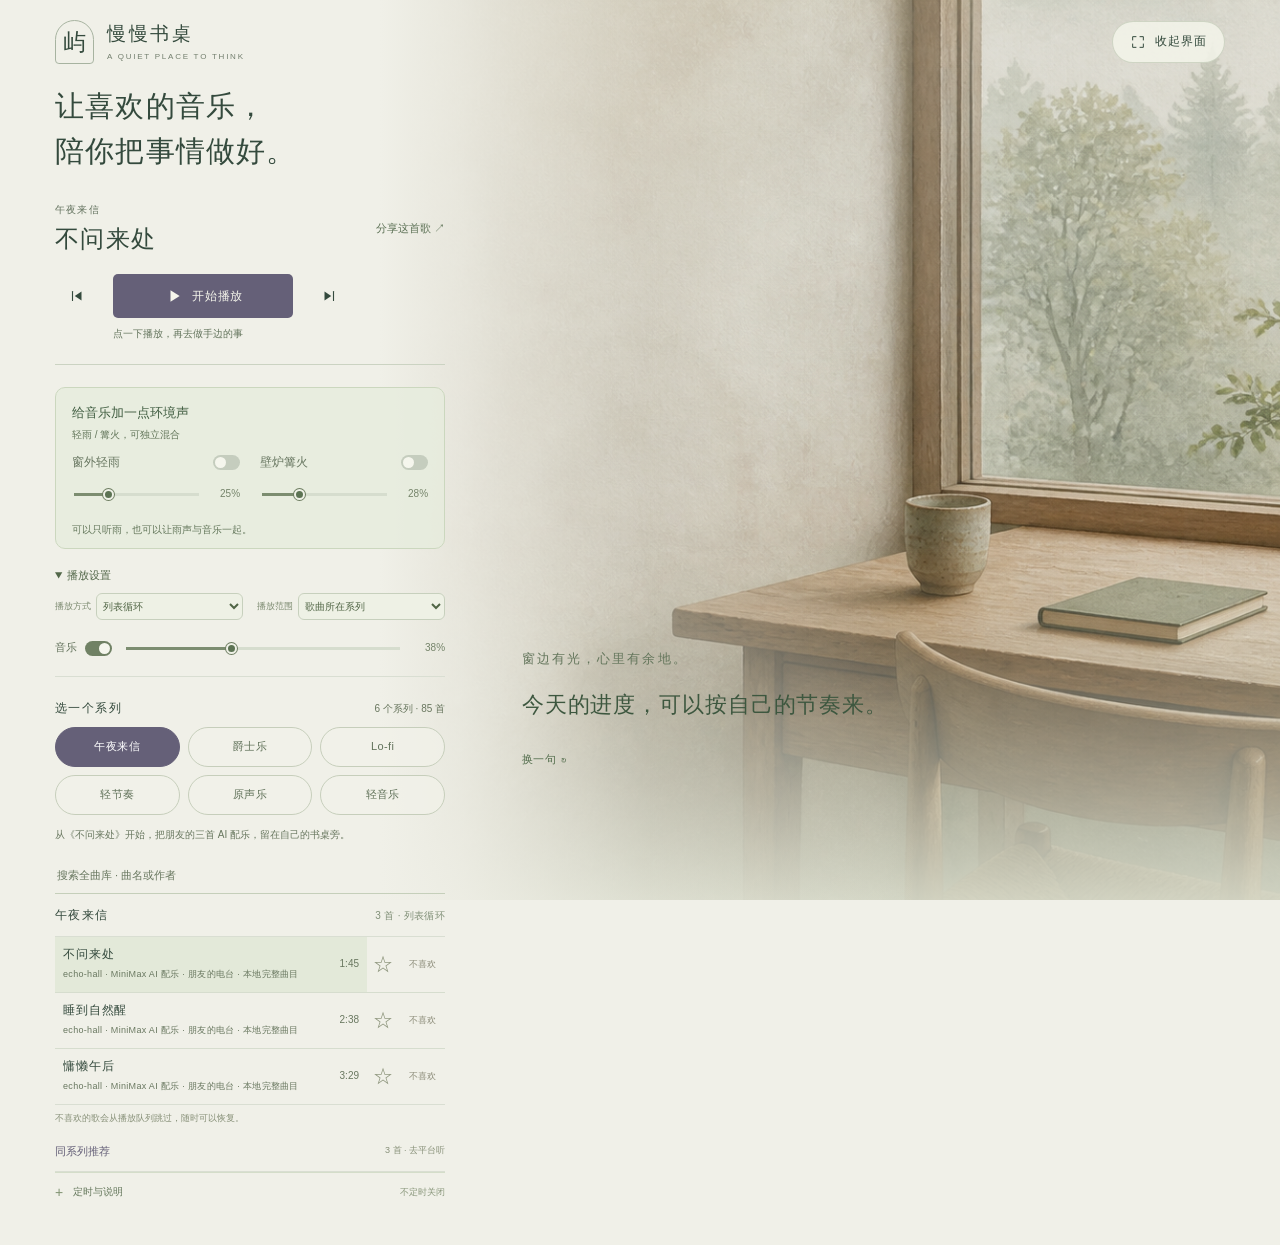
==== index.html @ 0658d616 "Restore series browsing, foreground ambient sound, and add share cards" ====
<!doctype html>
<html lang="zh-CN">
<head>
  <meta charset="utf-8">
  <meta name="viewport" content="width=device-width, initial-scale=1, viewport-fit=cover">
  <meta name="theme-color" content="#eeeee6">
  <title>慢慢书桌 · 音乐与声景</title>
  <meta name="description" content="从《不问来处》开始，听音乐、混合轻雨与篝火，给工作留一点安静。">
  <meta property="og:title" content="慢慢书桌 · 音乐与声景">
  <meta property="og:description" content="留一点安静，听一首喜欢的歌。">
  <meta property="og:image" content="https://61-design.github.io/slow-desk/assets/desk.png">
  <meta property="og:url" content="https://61-design.github.io/slow-desk/">
  <link rel="icon" href="data:,">
  <link rel="stylesheet" href="style.css">
</head>
<body>
  <svg class="icon-defs" aria-hidden="true"><defs>
    <symbol id="i-play" viewBox="0 0 24 24"><path d="m9 5 11 7-11 7Z" fill="currentColor" stroke="none"/></symbol>
    <symbol id="i-pause" viewBox="0 0 24 24"><path d="M8 5v14M16 5v14" stroke-width="3.4"/></symbol>
    <symbol id="i-next" viewBox="0 0 24 24"><path d="m6 6 9 6-9 6Z" fill="currentColor" stroke="none"/><path d="M18 6v12"/></symbol>
    <symbol id="i-prev" viewBox="0 0 24 24"><path d="m18 6-9 6 9 6Z" fill="currentColor" stroke="none"/><path d="M6 6v12"/></symbol>
    <symbol id="i-volume" viewBox="0 0 24 24"><path d="M4 10h4l5-4v12l-5-4H4ZM17 9c2 1.5 2 4.5 0 6M20 6c4 3 4 9 0 12"/></symbol>
    <symbol id="i-rain" viewBox="0 0 24 24"><path d="M6 13a4 4 0 0 1-1-7 5 5 0 0 1 9-1 4 4 0 1 1 3 8ZM7 17l-1 3m6-3-1 3m6-3-1 3"/></symbol>
    <symbol id="i-expand" viewBox="0 0 24 24"><path d="M9 4H4v5m11-5h5v5M4 15v5h5m11-5v5h-5"/></symbol>
    <symbol id="i-close" viewBox="0 0 24 24"><path d="m6 6 12 12M18 6 6 18"/></symbol>
  </defs></svg>
  <div class="desk-scene" role="img" aria-label="柔和窗光下的木书桌，窗外是安静的绿色树影"></div>
  <header class="site-header">
    <a class="brand" href="./index.html" aria-label="慢慢书桌首页"><span class="brand-mark" aria-hidden="true">屿</span><span>慢慢书桌<small>A QUIET PLACE TO THINK</small></span></a>
    <button class="immersion-button" id="immersion" aria-pressed="false"><svg aria-hidden="true"><use href="#i-expand"/></svg><span>收起界面</span></button>
  </header>
  <main>
    <section class="sound-panel" aria-label="工作背景音乐">
      <div class="intro"><p class="eyebrow">慢慢书桌 / 音乐与声景</p><h1>让喜欢的音乐，<br>陪你把事情做好。</h1></div>
      <div class="primary-player" id="primary-player">
      <p class="current-series" id="current-series">午夜来信</p>
      <h2 class="current-title" id="current-title">不问来处</h2>
      <div class="player">
        <button class="small-control" id="previous" aria-label="上一首"><svg aria-hidden="true"><use href="#i-prev"/></svg></button>
        <button class="play-button" id="play" aria-label="播放背景声音"><svg aria-hidden="true"><use href="#i-play"/></svg><span>开始播放</span></button>
        <button class="small-control" id="next" aria-label="下一首"><svg aria-hidden="true"><use href="#i-next"/></svg></button>
      </div>
      <p class="play-status" id="play-status" role="status">点一下播放，再去做手边的事</p>
      <button id="share-track" class="share-track">分享这首歌 ↗</button>
      </div>
      <section class="ambient-panel" aria-labelledby="ambient-heading"><div class="ambient-heading"><h2 id="ambient-heading">给音乐加一点环境声</h2><span id="ambient-summary">轻雨 / 篝火，可独立混合</span></div><div class="ambient-controls"><div class="ambient-source"><label class="switch-label"><span class="source-title">窗外轻雨</span><input type="checkbox" id="rain-toggle"><span class="switch" aria-hidden="true"></span></label><div class="volume-control"><input id="rain-volume" type="range" min="0" max="100" value="25" aria-label="轻雨音量"><output id="rain-volume-value" for="rain-volume">25%</output></div></div><div class="ambient-source"><label class="switch-label"><span class="source-title">壁炉篝火</span><input type="checkbox" id="fire-toggle"><span class="switch" aria-hidden="true"></span></label><div class="volume-control"><input id="fire-volume" type="range" min="0" max="100" value="28" aria-label="篝火音量"><output id="fire-volume-value" for="fire-volume">28%</output></div></div></div><p class="ambient-tip">可以只听雨，也可以让雨声与音乐一起。</p></section>
      <details class="sound-settings" open><summary>播放设置</summary>
      <div class="play-options"><label>播放方式<select id="play-mode" aria-label="播放方式"><option value="list">列表循环</option><option value="shuffle">随机播放</option><option value="single">单曲循环</option></select></label><label>播放范围<select id="play-scope" aria-label="播放范围"><option value="series">歌曲所在系列</option><option value="all">全部音乐</option><option value="favorites">我的收藏</option></select></label></div>
      <div class="volume-control music-volume"><label class="switch-label"><span class="source-title">音乐</span><input type="checkbox" id="music-toggle" checked><span class="switch" aria-hidden="true"></span></label><input id="volume" type="range" min="0" max="100" value="38" aria-label="音乐音量"><output id="volume-value" for="volume">38%</output></div>
      </details>
      <div class="series-heading"><h2>选一个系列</h2><span id="library-total">正在整理曲库</span></div>
      <div class="series-list" id="series-list" role="group" aria-label="音乐系列"></div>
      <p class="series-description" id="series-description"></p>
      <div class="search-row"><label class="sr-only" for="search">搜索曲名或作者</label><input id="search" type="search" placeholder="搜索全曲库 · 曲名或作者" autocomplete="off"><button id="clear-search" aria-label="清除搜索" hidden>×</button></div>
      <div class="library-heading"><h2 id="library-title">爵士小馆</h2><span id="track-count"></span></div>
      <div id="track-list" class="track-list" aria-label="背景音乐列表"></div>
      <p id="empty-library" class="empty-library" role="status" hidden></p>
      <p class="skip-tip">不喜欢的歌会从播放队列跳过，随时可以恢复。</p>
      <details id="related-music" class="related-music" hidden>
        <summary>同系列推荐 <span id="related-count"></span></summary>
        <p>这几首去音乐平台听，需联网；不会加入书桌的循环播放。</p>
        <div id="related-list"></div>
      </details>
      <details class="more-options"><summary>定时与说明 <span id="sleep-status">不定时关闭</span></summary><label class="sleep-setting">定时关闭<select id="sleep-timer" aria-label="定时关闭"><option value="0">不定时关闭</option><option value="15">15 分钟后</option><option value="30">30 分钟后</option><option value="60">60 分钟后</option><option value="90">90 分钟后</option></select></label><p class="settings-note">切到其他工作窗口，音乐会继续。系统休眠或浏览器回收标签仍可能停止播放。</p>      <div class="now-playing"><span id="now-track"></span><a id="track-credit" href="#" target="_blank" rel="noopener noreferrer"></a></div>
<button id="open-credits" class="credits-button">曲目来源与使用许可 →</button><p class="settings-note">空格播放/暂停，Esc 退出沉浸。</p></details>
      <details id="analytics-settings" class="more-options" hidden><summary>匿名使用统计</summary><p class="settings-note">记录打开时间、歌曲、播放开始和听满 30 秒，帮助改进书桌。匿名编号不能识别你的真实身份。</p><label class="analytics-choice"><input id="analytics-toggle" type="checkbox">允许匿名使用统计</label></details>
    </section>
    <section class="thought-area" aria-label="给此刻的你">
      <span class="scene-caption">窗边有光，心里有余地。</span>
      <p id="encouragement" class="encouragement" aria-live="polite">把心放在眼前这一件小事上。</p>
      <button id="next-encouragement" class="quote-refresh">换一句 ↻</button>
    </section>
  </main>
  <div class="mini-player" id="mini-player" hidden>
    <button id="mini-play" aria-label="播放背景声音"><svg aria-hidden="true"><use href="#i-play"/></svg></button>
    <div><span class="mini-eyebrow" id="mini-status">声音未开启</span><span id="mini-title">慢慢书桌</span></div>
    <button id="mini-mode" class="mini-mode" aria-label="切换播放方式">列表</button>
    <button id="mini-next" aria-label="下一首"><svg aria-hidden="true"><use href="#i-next"/></svg></button>
  </div>
  <dialog id="share-dialog" aria-labelledby="share-heading">
    <div class="credits-header"><h2 id="share-heading">把这份安静分享出去</h2><button id="close-share" aria-label="关闭分享卡片">×</button></div>
    <img id="share-card-image" alt="歌曲分享卡片，包含打开歌曲的二维码" hidden>
    <p id="share-status" class="settings-note" role="status"></p>
    <div class="share-actions"><a id="save-share-card" class="card-save" hidden>保存卡片</a><button id="send-share-card" hidden>分享卡片</button><button id="copy-share-link">复制链接</button></div>
    <input id="share-url" class="share-url" aria-label="复制分享链接" readonly hidden>
  </dialog>
  <dialog id="credits-dialog" aria-labelledby="credits-heading"><div class="credits-header"><h2 id="credits-heading">曲目来源与使用许可</h2><button id="close-credits" aria-label="关闭曲目来源">×</button></div><p>收录曲目按各曲目所列许可署名。部分音频由MP3转AAC，部分保留原MP3；播放时做音量平衡，没有裁剪或重新编排。环境声独立合成，并非原曲的一部分；作者不因此为本应用背书。</p><p>原来的十首配乐保留，属于本项目此前制作的合成配乐。</p><div id="credits-list"></div></dialog>
  <noscript><p class="noscript">请允许浏览器运行 JavaScript，才能使用选曲与播放功能。</p></noscript>
  <script src="tracks.js"></script>
  <script src="audio.js"></script>
  <script src="analytics-config.js"></script>
  <script src="analytics.js"></script>
  <script src="assets/vendor/qrcode.js"></script>
  <script src="share-card.js"></script>
  <script src="app.js"></script>
</body>
</html>
---- style.css ----
@charset "UTF-8";
:root{color-scheme:light;--ink:#344a3d;--muted:#6a776b;--paper:#f0f0e8;--line:#d9ded2;--green:#49624f;--serif:"Songti SC","STSong","Noto Serif CJK SC",serif;--sans:-apple-system,BlinkMacSystemFont,"PingFang SC","Microsoft YaHei",sans-serif}
*{box-sizing:border-box}body{margin:0;background:var(--paper);color:var(--ink);font:14px/1.6 var(--sans);min-height:100svh}button,input{font:inherit}button,a,input{-webkit-tap-highlight-color:transparent}button{color:inherit;cursor:pointer}button{border:0}button:disabled{cursor:default;opacity:.45}button:focus-visible,a:focus-visible,input:focus-visible{outline:2px solid #506c4f;outline-offset:5px}button svg, label svg{width:20px;height:20px;fill:none;stroke:currentColor;stroke-width:1.5;stroke-linecap:round;stroke-linejoin:round;flex-shrink:0}.icon-defs{position:absolute;width:0;height:0;overflow:hidden}[hidden]{display:none!important}
.desk-scene{position:fixed;inset:0 0 0 350px;background:#d9decc url('assets/desk.png') center center/cover no-repeat;z-index:-2}.desk-scene:after{content:"";position:absolute;inset:0;background:linear-gradient(90deg,#f0f0e8 0%,#f0f0e8d9 9%,#f0f0e854 30%,#e4e9dc00 60%),linear-gradient(0deg,#e6eadadc 0%,transparent 40%,#e9eddf40 100%)}
.site-header{height:110px;padding:32px 4.3vw;display:flex;align-items:center;justify-content:space-between;gap:16px}.brand{text-decoration:none;color:inherit;display:flex;align-items:center;gap:13px;font-size:19px;font-weight:500;letter-spacing:.14em}.brand-mark{display:grid;place-items:center;border:1px solid #a7b3a0;width:39px;height:44px;border-radius:20px 20px 4px 4px;font:23px var(--serif);letter-spacing:0}.brand small{display:block;font:8px/2 var(--sans);letter-spacing:.22em;color:#737f6e}.immersion-button{display:flex;gap:9px;align-items:center;padding:10px 17px;background:#f4f5ead9;border:1px solid #b1bca68a;border-radius:24px;font-size:12px;letter-spacing:.08em}.immersion-button:hover{background:#f4f5eaf5}.immersion-button svg{width:16px;height:16px}
main{display:grid;grid-template-columns:350px 1fr;gap:6vw;padding:20px 4.3vw 34px;min-height:calc(100svh - 110px)}.sound-panel{align-self:start;width:100%;max-width:350px}.eyebrow{font-size:11px;letter-spacing:.28em;color:#839079;margin:0 0 15px}h1{font:400 37px/1.55 var(--serif);letter-spacing:.055em;margin:0}.intro-copy{color:var(--muted);font-size:12px;line-height:1.95;letter-spacing:.04em;margin:17px 0 27px}.library-heading{display:flex;justify-content:space-between;align-items:center;margin-bottom:10px}.library-heading h2{font-size:12px;font-weight:500;letter-spacing:.12em;margin:0}.library-heading>span{font-size:10px;color:#819078;letter-spacing:.03em}.track-list{border-top:1px solid var(--line)}.track{display:flex;align-items:center;width:100%;gap:15px;text-align:left;padding:13px 11px;border-bottom:1px solid var(--line);border-radius:0;background:transparent;min-height:67px;transition:background .18s}.track:hover{background:#e3e8dad9}.track[aria-pressed=true]{background:#e3e8dae8}.track-index{font-family:Georgia,serif;font-size:15px;color:#8d9a82;width:22px;text-align:center}.track-content{flex:1}.track-title{display:block;font-size:13px;letter-spacing:.07em;font-weight:500}.track-description{display:block;font-size:10px;color:#7a8872;letter-spacing:.035em;margin-top:3px}.track-selected{border:1px solid #a5b19b;color:#586f50;font-size:9px;border-radius:20px;line-height:1;padding:5px 7px;visibility:hidden}.track[aria-pressed=true] .track-selected{visibility:visible}.source-controls{display:flex;gap:28px;padding:18px 1px 12px}.switch-label{display:flex;align-items:center;gap:9px;cursor:pointer;position:relative;font-size:11px;color:#66755f}.source-title{display:flex;align-items:center;gap:6px}.source-title svg{width:15px;height:15px}.music-symbol{font-size:19px;width:15px;line-height:15px}.switch-label input{position:absolute;right:0;width:28px;height:18px;opacity:0}.switch-label input:focus-visible+.switch{outline:2px solid #506c4f;outline-offset:4px}.switch{position:relative;background:#c5cdbe;border-radius:20px;width:27px;height:15px;flex-shrink:0}.switch:after{content:"";position:absolute;width:11px;height:11px;left:2px;top:2px;background:#f5f6ed;border-radius:50%;transition:transform .2s}.switch-label input:checked+.switch{background:#708164}.switch-label input:checked+.switch:after{transform:translateX(12px)}
.volume-control{display:flex;align-items:center;gap:11px;margin:8px 0 23px}.volume-control label{display:flex;align-items:center;gap:6px;font-size:11px;color:#65745e}.volume-control label svg{width:15px;height:15px}.volume-control input{flex:1;min-width:0;height:24px;border-radius:3px;background:linear-gradient(to right,#7c8d70 0% var(--volume,28%),#d6ddce var(--volume,28%) 100%) center/100% 3px no-repeat;appearance:none;cursor:pointer}.volume-control input::-webkit-slider-thumb{appearance:none;width:11px;height:11px;border-radius:50%;background:#5c7353;border:2px solid #eff1e7;box-shadow:0 0 0 1px #6d7d61}.volume-control input::-moz-range-thumb{width:8px;height:8px;border-radius:50%;background:#5c7353;border:2px solid #eff1e7}.volume-control output{width:31px;font-size:10px;color:#748369;text-align:right;font-variant-numeric:tabular-nums}
.player{display:flex;align-items:center;gap:18px}.play-button{display:flex;align-items:center;justify-content:center;gap:9px;border-radius:28px;background:var(--green);color:#f6f6ec;height:46px;flex:1;font-size:12px;letter-spacing:.12em;transition:background .18s}.play-button:hover{background:#385341}.play-button svg{width:20px;height:20px}.small-control{background:transparent;padding:9px;line-height:0;border-radius:50%}.small-control:hover{background:#dce4d4}.small-control svg{width:18px;height:18px}.play-status{text-align:center;font-size:10px;min-height:18px;color:#718267;margin:11px 0 0}.play-status[data-error=true]{color:#966342}.background-note{margin:22px 0 0;font-size:10px;color:#849078;text-align:center;line-height:1.95;letter-spacing:.04em}
.thought-area{align-self:end;width:min(100%,620px);padding-bottom:19px;margin-top:50px}.scene-caption{display:block;font:19px var(--serif);letter-spacing:.16em;color:#465d47;margin-bottom:30px}.thought-line{display:flex;align-items:center;gap:12px;border-bottom:1px solid #9ead948c;padding-bottom:8px}.thought-line label{font-size:11px;color:#62765b;white-space:nowrap;letter-spacing:.1em}.thought-line input{background:transparent;border:0;outline:0;min-width:0;flex:1;font-size:12px;color:#3a523c;padding:6px 0;text-overflow:ellipsis;border-radius:0}.thought-line input::placeholder{color:#7f8e74}.thought-line input:focus-visible{outline:0;box-shadow:0 2px #58764c}.thought-line button{padding:6px;background:transparent;line-height:0}.thought-line button svg{width:14px;height:14px}#thought-privacy{font-size:9px;color:#809074;letter-spacing:.03em;margin:9px 0 0}
.mini-player{position:fixed;bottom:30px;left:50%;transform:translateX(-50%);display:flex;align-items:center;gap:20px;min-width:255px;background:#f0f2e9ed;border:1px solid #b1bba6a3;border-radius:44px;padding:9px 14px;box-shadow:0 5px 30px #2638290a}.mini-player button{background:transparent;border-radius:50%;padding:10px;line-height:0}.mini-player button:first-child{background:#49624f;color:#f1f4e9}.mini-player svg{width:19px;height:19px}.mini-player>div{display:flex;flex-direction:column;flex:1;min-width:84px}.mini-eyebrow{font-size:8px;letter-spacing:.1em;color:#7a8a6e}#mini-title{font-size:11px;letter-spacing:.08em}.is-immersed .sound-panel{display:none}.is-immersed .desk-scene{inset:0}.is-immersed .desk-scene:after{background:linear-gradient(0deg,#e6eadac2 0%,transparent 60%)}.is-immersed main{display:flex;align-items:flex-end;justify-content:flex-start;padding-bottom:146px}.is-immersed .thought-area{margin-left:3vw;width:min(540px,80%)}.is-immersed .brand{background:#f0f2e9d9;padding:9px 14px;border-radius:10px}.noscript{position:fixed;bottom:5px;left:20px;color:#8a5838;background:#fffcf3;padding:16px}
@media(min-height:950px) and (min-width:851px){main{padding-top:5vh}.intro-copy{margin-bottom:35px}.track{min-height:72px}.source-controls{padding-top:24px}.volume-control{margin-bottom:30px}.thought-area{padding-bottom:5vh}}
@media(max-height:850px) and (min-width:851px){.site-header{height:87px;padding-top:22px;padding-bottom:22px}main{min-height:calc(100svh - 87px);padding-top:8px;gap:5vw}h1{font-size:33px;line-height:1.5}.eyebrow{margin-bottom:9px}.intro-copy{margin:12px 0 22px}.track{min-height:61px;padding-top:10px;padding-bottom:10px}.source-controls{padding-top:14px}.volume-control{margin-bottom:19px}.background-note{margin-top:17px}}
@media(max-width:1000px) and (min-width:851px){main{grid-template-columns:320px 1fr;gap:5vw}.sound-panel{max-width:320px}.desk-scene{left:300px}.thought-line{flex-wrap:wrap;gap:2px}.thought-line label{width:100%}}
@media(max-width:850px){.desk-scene{inset:0;background-position:65% center;opacity:.45}.desk-scene:after{background:linear-gradient(90deg,#f0f0e8ee,#f0f0e8b8)}.site-header{height:94px;padding:24px}.brand{font-size:17px;gap:10px}.brand-mark{height:39px;width:34px;font-size:20px}.brand small{font-size:7px}.immersion-button{font-size:10px;padding:9px 12px;gap:6px}.immersion-button svg{width:14px;height:14px}main{display:flex;flex-direction:column;align-items:center;padding:12px 26px 30px;gap:0;min-height:calc(100svh - 94px)}.sound-panel{width:100%;max-width:430px}.intro{padding-top:7px}h1{font-size:34px;line-height:1.5}.intro-copy{margin:13px 0 25px}.track{min-height:67px}.thought-area{max-width:430px;align-self:center;margin-top:55px;padding-bottom:10px}.scene-caption{font-size:17px;margin-bottom:23px}.thought-line{flex-wrap:wrap;gap:3px}.thought-line label{width:100%}.thought-line input{min-width:0}.is-immersed .desk-scene{opacity:1;background-position:60% center}.is-immersed main{min-height:calc(100svh - 94px);justify-content:flex-end;align-items:flex-start;padding-bottom:150px}.is-immersed .thought-area{width:100%;margin-left:0;align-self:flex-start}.is-immersed .brand{padding:5px 8px}.is-immersed .brand small{display:none}.mini-player{bottom:34px;gap:15px;max-width:calc(100% - 44px)}.is-immersed .thought-area{padding:18px;background:#eef1e6d9;border-radius:8px}.is-immersed .scene-caption{font-size:16px}}
@media(prefers-reduced-motion:reduce){*{transition:none!important;animation:none!important}}
/* Music collections: keep the desk still while the music has more character. */
.series-heading{display:flex;justify-content:space-between;align-items:center;margin:0 0 10px}.series-heading h2{font-size:12px;font-weight:500;letter-spacing:.12em;margin:0}.series-heading>span{font-size:10px;color:#819078}.series-list{display:grid;grid-template-columns:repeat(4,1fr);gap:7px}.series-button{border:1px solid #c6cebb;border-radius:22px;background:#f1f2e9a8;padding:9px 3px;font-size:11px;letter-spacing:.04em;min-height:38px}.series-button:hover{background:#dde5d4}.series-button[aria-pressed=true]{background:var(--green);border-color:var(--green);color:#f7f6ef}.series-description{font-size:10px;line-height:1.7;color:#7a856e;min-height:34px;margin:12px 0 13px}.intro-copy{margin-bottom:22px}.track-list{max-height:256px;overflow-y:auto;scrollbar-width:thin;scrollbar-color:#adb99f transparent}.track{min-height:65px}.is-immersed .mini-player{min-width:278px}.mini-eyebrow{white-space:nowrap}body[data-series=jazz]{--green:#766143}body[data-series=lofi]{--green:#5f6a73}body[data-series=acoustic]{--green:#6c744d}body[data-series=calm]{--green:#49624f}
@media(max-height:850px) and (min-width:851px){.intro h1{font-size:30px;line-height:1.4}.intro-copy{margin-top:10px;margin-bottom:18px}.eyebrow{margin-bottom:7px}.series-description{margin-top:9px;margin-bottom:10px;min-height:30px}.track-list{max-height:208px}.track{min-height:63px}.source-controls{padding-top:12px;padding-bottom:8px}.background-note{margin-top:12px}}
@media(max-width:850px){.intro h1{font-size:32px}.track-list{max-height:none}.series-description{font-size:11px}.series-button{min-height:42px}.series-list{gap:6px}.thought-area{margin-top:38px}}
/* Expanded library and independent soundscape controls. */
.sr-only{position:absolute;width:1px;height:1px;padding:0;margin:-1px;overflow:hidden;clip:rect(0,0,0,0);white-space:nowrap;border:0}.intro h1{font-size:29px;line-height:1.4;margin-bottom:20px}.eyebrow{margin-bottom:10px}.series-list{grid-template-columns:repeat(5,1fr);gap:5px}.series-button{min-height:36px;font-size:10px}.series-description{min-height:0;margin:10px 0 13px;font-size:10px}.search-row{display:flex;align-items:center;position:relative;margin:8px 0 15px;border-bottom:1px solid #c5cfba}.search-row input{background:transparent;border:0;outline:0;width:100%;padding:9px 27px 9px 2px;font-size:11px;color:var(--ink)}.search-row input::placeholder{color:#859078}.search-row input::-webkit-search-cancel-button{appearance:none}.search-row button{position:absolute;right:0;top:1px;background:transparent;font-size:20px;padding:2px 7px;color:#7b896d}.search-row:focus-within{border-color:#6c805c}.track-list{max-height:212px;overflow-y:auto;border-bottom:1px solid var(--line)}.track-row{display:flex;align-items:stretch;border-bottom:1px solid var(--line)}.track-row:last-child{border-bottom:0}.track{min-width:0;flex:1;border-bottom:0;min-height:57px;padding:9px 8px}.track-content{min-width:0}.track-title{font-size:12px;line-height:1.4;white-space:nowrap;overflow:hidden;text-overflow:ellipsis}.track-description{font-size:9px;white-space:nowrap;overflow:hidden;text-overflow:ellipsis;margin-top:4px}.track-time{font-size:10px;color:#849175;font-variant-numeric:tabular-nums;flex-shrink:0}.favorite-button{width:35px;flex-shrink:0;background:transparent;color:#8a9279;font-size:20px;padding:5px}.favorite-button:hover{background:#e4e9d9}.favorite-button[aria-pressed=true]{color:#a17a35}.empty-library{padding:19px 12px;border:1px dashed #c1cdb5;color:#7a8a6e;font-size:11px;margin:0}.play-options{display:flex;gap:14px;margin-top:15px}.play-options label{display:flex;gap:5px;align-items:center;font-size:9px;color:#7d8b71;flex:1;white-space:nowrap}.play-options select{min-width:0;width:100%;border:1px solid #c7d0bd;color:#506545;background:#eef1e5;border-radius:6px;padding:6px 2px;font:10px var(--sans)}select:focus-visible,summary:focus-visible{outline:2px solid #647d52;outline-offset:3px}.music-volume{margin:10px 0 10px;gap:12px}.volume-control .switch-label{font-size:11px;gap:8px}.ambient-panel,.more-options{border-top:1px solid #d4ddc9}.ambient-panel summary,.more-options summary{cursor:pointer;font-size:11px;color:#63765a;padding:10px 0;list-style:none;display:flex;align-items:center;gap:8px}.ambient-panel summary:before,.more-options summary:before{content:'+';font-size:14px;width:10px;color:#829473}.ambient-panel[open] summary:before,.more-options[open] summary:before{content:'−'}.ambient-panel summary::-webkit-details-marker,.more-options summary::-webkit-details-marker{display:none}.ambient-panel summary span,.more-options summary span{font-size:9px;color:#879579;margin-left:auto}.ambient-controls{display:grid;grid-template-columns:1fr 1fr;gap:17px;padding:7px 0 0}.ambient-source>.switch-label{justify-content:space-between}.ambient-source .volume-control{margin:8px 0 7px;gap:8px}.ambient-tip,.settings-note{font-size:10px;line-height:1.7;color:#849276;margin:2px 0 12px}.player{margin-top:13px}.play-status{line-height:1.6;min-height:16px;margin-top:9px}.now-playing{display:flex;flex-direction:column;align-items:center;text-align:center;margin:7px 0 12px;font-size:9px;line-height:1.6;color:#7a896d}.now-playing a{font-size:8px;color:#8a967e;text-decoration:none}.now-playing a:hover{text-decoration:underline}.more-options summary{font-size:10px;padding:8px 0}.sleep-setting{display:flex;align-items:center;justify-content:space-between;font-size:11px;color:#667d5d;margin:10px 0}.sleep-setting select{font:11px var(--sans);background:#eff2e6;color:#506649;border:1px solid #c4cfb8;border-radius:6px;padding:7px 10px}.credits-button{font-size:10px;color:#688156;padding:6px 0;background:transparent;text-decoration:underline;text-underline-offset:4px}.more-options .settings-note{margin-top:9px}.mini-player{min-width:315px!important;gap:12px}.mini-player>div{min-width:0;max-width:150px}.mini-player #mini-title{white-space:nowrap;overflow:hidden;text-overflow:ellipsis;max-width:140px}.mini-player .mini-mode{font-size:9px;line-height:1.4;padding:7px 5px;border:1px solid #c6d0bc;border-radius:6px}.mini-eyebrow{font-size:8px}.mini-player button{padding:9px}dialog{background:#f2f2e9;color:var(--ink);border:1px solid #bbc9ac;border-radius:12px;width:min(760px,calc(100% - 34px));max-height:80svh;padding:22px 28px;font:12px/1.7 var(--sans)}dialog::backdrop{background:#26372570;backdrop-filter:blur(4px)}.credits-header{display:flex;align-items:center;justify-content:space-between;gap:15px}.credits-header h2{font:23px var(--serif);margin:8px 0}.credits-header button{background:transparent;font-size:26px;padding:6px 10px;color:#667859}#credits-list article{border-top:1px solid #d0dac5;margin-top:18px;padding-top:12px;overflow-wrap:anywhere}#credits-list h3{font-size:13px;font-weight:500}#credits-list p{font-size:10px;color:#6b7f5e}#credits-list a{color:#677e58;font-size:10px;display:inline-block;margin-right:20px}
@media(min-width:1001px){main{grid-template-columns:390px 1fr}.sound-panel{max-width:390px}.desk-scene{left:380px}}
@media(min-width:851px) and (max-height:900px){.site-header{height:84px;padding-top:19px;padding-bottom:19px}main{padding-top:0;min-height:calc(100svh - 84px)}.intro h1{font-size:26px;line-height:1.35;margin-bottom:16px}.eyebrow{font-size:10px;margin-bottom:8px}.series-description{margin-top:8px;margin-bottom:9px}.search-row{margin-bottom:12px}.track-list{max-height:178px}.track{min-height:55px}.music-volume{margin:6px 0}.play-options{margin-top:11px}.player{margin-top:9px}.now-playing{margin-bottom:9px}}
@media(max-width:850px){.intro h1{font-size:28px;margin-bottom:22px}.track-list{max-height:265px}.track{min-height:63px}.favorite-button{width:39px}.series-button{min-height:40px;font-size:10px}.play-options label{font-size:10px}.play-options select{font-size:11px}.mini-player{min-width:0!important;width:calc(100% - 36px);max-width:355px;gap:9px}.mini-player>div{flex:1}.ambient-panel summary,.more-options summary{min-height:40px}.search-row input{min-height:40px}dialog{padding:16px 18px}.thought-area{margin-top:33px}.is-immersed .thought-area{width:100%}}

/* Keep skipped songs visible so the choice is always reversible. */
.track-heading{display:flex;align-items:center;gap:6px;min-width:0}.track-heading .track-title{min-width:0;flex:0 1 auto}.track-skipped{flex-shrink:0;font-size:8px;color:#7c8274;white-space:nowrap}.track-row[data-disliked=true] .track{opacity:.54}.track-row[data-disliked=true] .track:hover{background:transparent}.dislike-button{width:46px;flex-shrink:0;padding:5px 2px;background:transparent;color:#8a8a77;font-size:9px;white-space:nowrap}.dislike-button:hover{background:#e4e9d9;color:#59694f}.dislike-button[aria-pressed=true]{color:#5b7350;text-decoration:underline;text-underline-offset:3px}.skip-tip{font-size:9px;color:#879078;line-height:1.6;margin:6px 0 0}.favorite-button{width:32px}
@media(max-width:850px){.dislike-button{width:46px;font-size:10px}.favorite-button{width:35px}.track-skipped{font-size:8px}.skip-tip{font-size:10px}}

/* Midnight collection and clearly separated platform listening links. */
.series-list{grid-template-columns:repeat(3,minmax(0,1fr))}
body[data-series=midnight]{--green:#656078}
.related-music{border-bottom:1px solid var(--line);margin:8px 0 0}
.related-music summary{cursor:pointer;display:flex;justify-content:space-between;gap:10px;padding:10px 0;font-size:11px;color:var(--green)}
.related-music summary span{font-size:9px;color:#879078}
.related-music>p{font-size:10px;line-height:1.7;color:#7a856e;margin:0 0 5px}
.related-track{display:flex;align-items:center;justify-content:space-between;gap:10px;min-height:49px;padding:8px;color:var(--ink);text-decoration:none;border-radius:5px}
.related-track:hover{background:#e4e9d9}
.related-track:focus-visible{outline:2px solid var(--green);outline-offset:2px}
.related-track .track-content{display:flex;flex-direction:column}
.related-action{font-size:10px;color:var(--green);flex-shrink:0}
.related-track[hidden],.related-music[hidden]{display:none}

/* Preserve the quiet desk: open surfaces, original series colors, and restrained controls.
   Visual direction: preserve; variance 4, motion 1, density 4. */
body[data-series=midnight]{--green:#656078}
.intro .eyebrow{display:none}.intro h1{margin:0 0 28px;font-size:29px;font-weight:400;line-height:1.55;letter-spacing:.04em}
.primary-player{display:grid;grid-template-columns:minmax(0,1fr) auto;align-items:center;padding:0 0 22px;margin:0 0 24px;border:0;border-bottom:1px solid #cbd3c2;background:none;border-radius:0}
.current-series{grid-column:1;grid-row:1;font-size:10px;color:#63725e;letter-spacing:.12em;margin:0 0 5px}
.current-title{grid-column:1;grid-row:2;font:400 24px/1.4 var(--serif);letter-spacing:.06em;margin:0;overflow-wrap:anywhere}
.share-track{grid-column:2;grid-row:1/3;align-self:center;background:none;color:#5c7155;font-size:11px;padding:10px 0 10px 14px;min-height:44px;text-align:right}
.primary-player .player{grid-column:1/-1;gap:14px;margin-top:18px;justify-content:flex-start}
.primary-player .play-button{height:44px;max-width:180px;font-size:12px;letter-spacing:.08em;flex:1;border-radius:5px}
.primary-player .small-control{min-height:44px;min-width:44px;border-radius:4px}
.primary-player .play-status{grid-column:1/-1;font-size:10px;color:#62735b;margin:8px 0 0;text-align:left;padding-left:58px}
.primary-player .play-status[data-error=true]{color:#855133}
#share-status{grid-column:1/-1;margin:8px 0 0;font-size:11px}#share-status:empty{display:none}
.share-url{grid-column:1/-1;width:100%;padding:10px;margin-top:8px;background:var(--paper);border:1px solid var(--line);border-radius:4px;font:12px var(--sans)}
.series-heading{margin-bottom:9px}.series-heading h2{font-size:12px}.series-heading>span{color:#68765e}
.series-list{grid-template-columns:repeat(3,minmax(0,1fr));gap:8px;border:0}
.series-button{border:1px solid #c6cebb;border-radius:22px;background:#f1f2e9b8;min-height:40px;padding:8px 5px;font-size:11px;color:#61725a}
.series-button:hover{background:#e4e9dc}.series-button[aria-pressed=true]{background:var(--green);color:#fff;border-color:var(--green);font-weight:500}
.series-description{font-size:10px;line-height:1.75;color:#68775f;margin:11px 0 14px}
.search-row input{color:#344a3d}.search-row input::placeholder{color:#68775f}
.track-row{border-bottom-color:#d6ddce}.track[aria-pressed=true]{background:#dce5d2a6}.track-description,.track-time{color:#68775f}
.sound-settings{border-top:1px solid var(--line);margin-top:18px}.sound-settings>summary{padding:12px 0;cursor:pointer;font-size:12px;color:#526749}
.sound-settings .now-playing{align-items:flex-start;text-align:left;margin:2px 0 12px;font-size:11px}.sound-settings .now-playing a{font-size:10px;color:#62735b}
.analytics-choice{display:flex;gap:8px;align-items:center;min-height:44px;font-size:12px}
.mini-player{z-index:5;border-radius:8px;background:#eff1e7f5;border:1px solid #c9d2bf;box-shadow:0 4px 18px #30412d12;padding:6px 10px;gap:10px}
.mini-player button:first-child{border-radius:5px}.mini-player .mini-mode{border:0}.mini-player .mini-eyebrow{color:#637459}
@media(min-width:851px){.intro h1{font-size:29px}.primary-player .player{justify-content:flex-start}.primary-player .play-button{max-width:180px}.primary-player{margin-bottom:22px}.track-list{max-height:194px}}
@media(max-width:850px){
  .site-header{height:88px;padding:20px 24px}.brand{font-size:16px;font-weight:400;letter-spacing:.12em}.brand small{font-size:7px}
  .immersion-button{border:0;border-radius:4px;background:transparent;padding:10px 0 10px 12px;letter-spacing:0;font-size:11px}
  .desk-scene{opacity:.42;background-position:64% center}.desk-scene:after{background:linear-gradient(90deg,#f0f0e8fa 0%,#f0f0e8d9 48%,#f0f0e866 100%)}
  main{padding:10px 26px calc(104px + env(safe-area-inset-bottom));min-height:calc(100svh - 88px)}
  .intro{padding-top:0}.intro h1{font-size:27px;line-height:1.6;margin-bottom:27px;letter-spacing:.05em}
  .primary-player{padding:0 0 22px;margin-bottom:23px}.current-title{font-size:24px}.current-series{font-size:11px}
  .primary-player .player{gap:14px;margin-top:17px;justify-content:space-between}.primary-player .play-button{max-width:none;height:46px;font-size:13px}
  .primary-player .play-status{text-align:center;padding-left:0;font-size:10px}.share-track{font-size:11px}
  .series-button{min-height:40px;font-size:12px}.series-description{font-size:11px;margin:12px 0 14px}
  .mini-player{bottom:calc(12px + env(safe-area-inset-bottom));width:calc(100% - 32px);max-width:430px}
  .mini-player button{min-height:44px;min-width:44px}.mini-player>div{max-width:none}.mini-player #mini-title{max-width:100%}
  .favorite-button{width:44px}.dislike-button{min-width:48px}.track-title{font-size:13px}.track-description{font-size:10px}
  .search-row input,.thought-line input{font-size:16px}.switch-label{min-height:44px}
  .track-list{max-height:320px}.settings-note{font-size:11px}.sound-settings select{font-size:16px}
}

/* Make the existing sound mix visible, without hiding it behind the library. */
.ambient-panel{padding:15px 16px 10px;margin:0 0 14px;background:#e6ecddc9;border:1px solid #cbd7be;border-radius:10px}
.ambient-heading h2{margin:0;font-size:13px;font-weight:500;color:#405d41}.ambient-heading>span{display:block;font-size:10px;color:#63765a;margin-top:3px}
.ambient-controls{grid-template-columns:repeat(2,minmax(0,1fr));gap:20px;padding-top:10px}.ambient-source{min-width:0}.ambient-source input[type=range]{width:0}.ambient-source .source-title{font-size:12px}.ambient-tip{margin:6px 0 0;color:#65785c;font-size:10px}
.sound-settings{margin:0 0 22px;border:0;border-bottom:1px solid var(--line);padding-bottom:10px}.sound-settings>summary{padding:4px 0 8px;font-size:11px}.sound-settings .play-options{margin-top:0}.sound-settings .music-volume{margin:14px 0 4px}
.encouragement{font:400 22px/1.9 var(--serif);letter-spacing:.04em;margin:0 0 12px;max-width:24em;color:#3d573f;text-wrap:pretty}.thought-area .scene-caption{font-size:13px;margin-bottom:16px;color:#64765c}.quote-refresh{min-height:44px;background:transparent;padding:4px 0;font-size:11px;color:#526d4c;letter-spacing:.06em}
#share-dialog{width:min(440px,calc(100% - 28px));padding:18px;max-height:92svh}#share-dialog .credits-header h2{font-size:19px}#share-card-image{display:block;width:100%;max-height:57svh;object-fit:contain;margin:12px auto;border-radius:5px}.share-actions{display:flex;flex-wrap:wrap;gap:8px}.share-actions>*{flex:1;min-height:44px;padding:11px 8px;border-radius:6px;font-size:12px;text-align:center;text-decoration:none;background:#e3e9db;color:#415c3d;white-space:nowrap}.share-actions .card-save{background:#49624f;color:#fff}#share-dialog .settings-note{font-size:11px;margin:8px 0 12px}#share-dialog .credits-header button{min-height:44px;min-width:44px}
@media(max-width:850px){.ambient-panel{padding:13px 14px 9px}.ambient-controls{padding-top:2px;gap:16px}.ambient-source .switch-label{min-height:38px}.ambient-tip{font-size:11px}.encouragement{font-size:21px}.thought-area .scene-caption{font-size:12px}.quote-refresh{font-size:12px}.sound-settings .play-options{gap:9px}.sound-settings .play-options label{display:flex;flex-direction:column;align-items:flex-start;gap:5px}.sound-settings select{font-size:13px;min-height:36px}.sound-settings .music-volume{margin:9px 0 0}}

@media(min-width:851px){.thought-area{position:sticky;align-self:start;top:calc(100svh - 250px);margin-top:max(100px,calc(100svh - 350px))}.is-immersed .thought-area{position:static;align-self:end;margin-top:50px}}
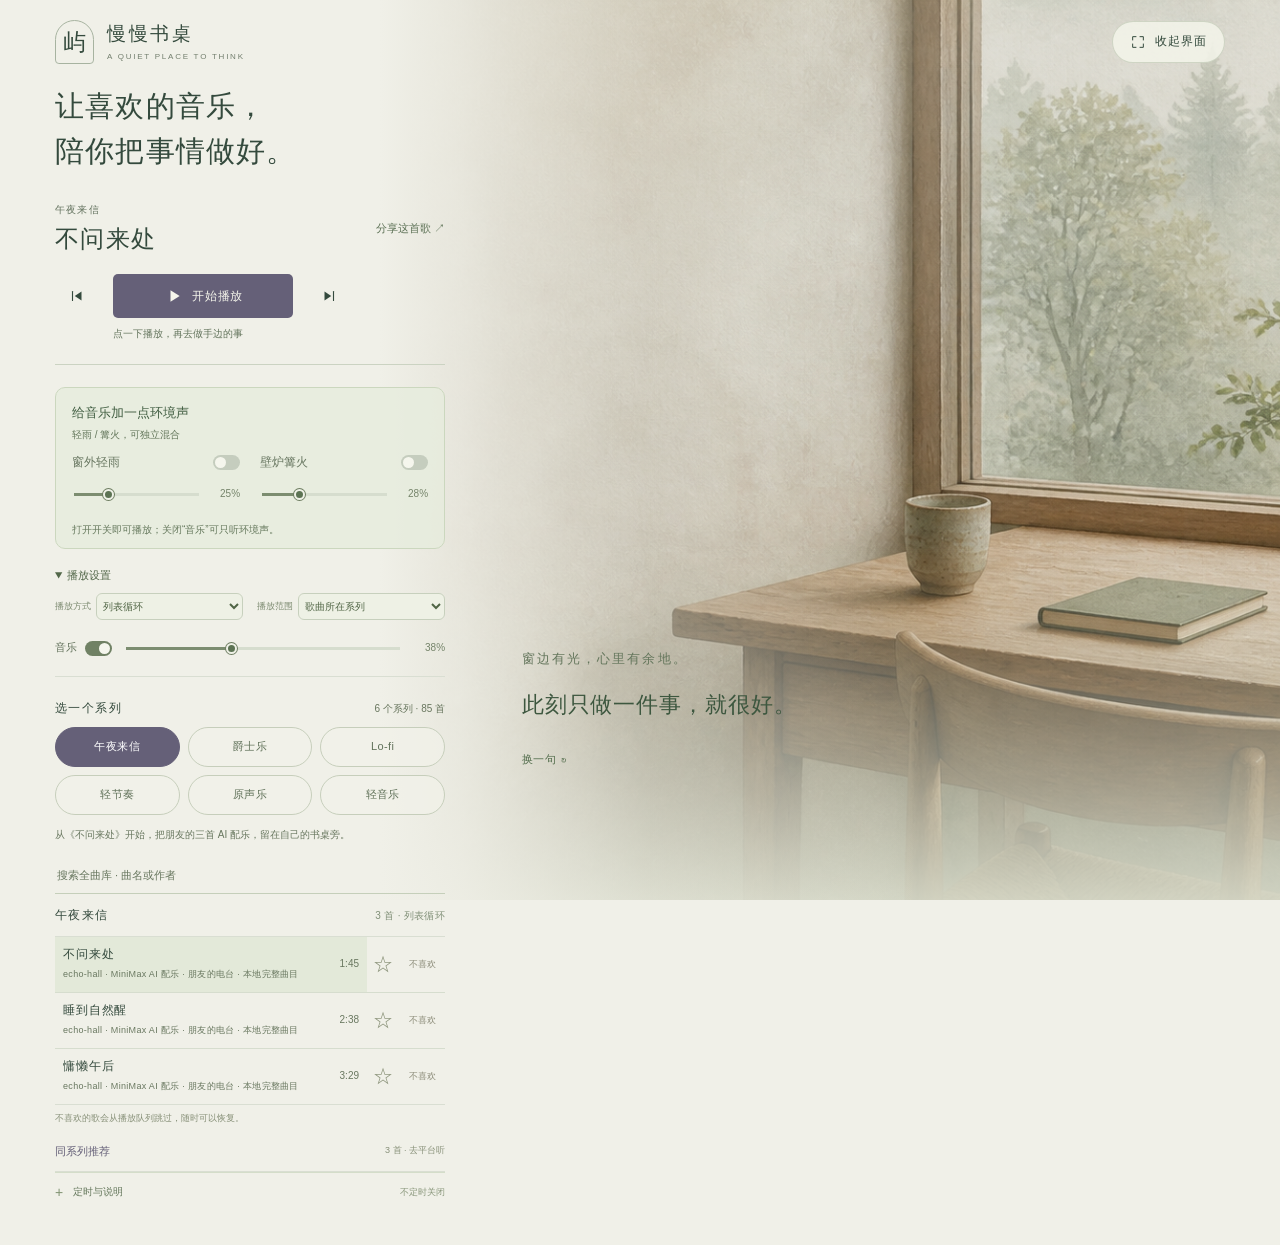
==== commit 80d673d8: "Fix mobile immersion spacing and ambient playback" ====
--- a/index.html
+++ b/index.html
@@ -11,7 +11,7 @@
   <meta property="og:image" content="https://61-design.github.io/slow-desk/assets/desk.png">
   <meta property="og:url" content="https://61-design.github.io/slow-desk/">
   <link rel="icon" href="data:,">
-  <link rel="stylesheet" href="style.css">
+  <link rel="stylesheet" href="style.css?v=20260920-ambient">
 </head>
 <body>
   <svg class="icon-defs" aria-hidden="true"><defs>
@@ -43,7 +43,7 @@
       <p class="play-status" id="play-status" role="status">点一下播放，再去做手边的事</p>
       <button id="share-track" class="share-track">分享这首歌 ↗</button>
       </div>
-      <section class="ambient-panel" aria-labelledby="ambient-heading"><div class="ambient-heading"><h2 id="ambient-heading">给音乐加一点环境声</h2><span id="ambient-summary">轻雨 / 篝火，可独立混合</span></div><div class="ambient-controls"><div class="ambient-source"><label class="switch-label"><span class="source-title">窗外轻雨</span><input type="checkbox" id="rain-toggle"><span class="switch" aria-hidden="true"></span></label><div class="volume-control"><input id="rain-volume" type="range" min="0" max="100" value="25" aria-label="轻雨音量"><output id="rain-volume-value" for="rain-volume">25%</output></div></div><div class="ambient-source"><label class="switch-label"><span class="source-title">壁炉篝火</span><input type="checkbox" id="fire-toggle"><span class="switch" aria-hidden="true"></span></label><div class="volume-control"><input id="fire-volume" type="range" min="0" max="100" value="28" aria-label="篝火音量"><output id="fire-volume-value" for="fire-volume">28%</output></div></div></div><p class="ambient-tip">可以只听雨，也可以让雨声与音乐一起。</p></section>
+      <section class="ambient-panel" aria-labelledby="ambient-heading"><div class="ambient-heading"><h2 id="ambient-heading">给音乐加一点环境声</h2><span id="ambient-summary">轻雨 / 篝火，可独立混合</span></div><div class="ambient-controls"><div class="ambient-source"><label class="switch-label"><span class="source-title">窗外轻雨</span><input type="checkbox" id="rain-toggle"><span class="switch" aria-hidden="true"></span></label><div class="volume-control"><input id="rain-volume" type="range" min="0" max="100" value="25" aria-label="轻雨音量"><output id="rain-volume-value" for="rain-volume">25%</output></div></div><div class="ambient-source"><label class="switch-label"><span class="source-title">壁炉篝火</span><input type="checkbox" id="fire-toggle"><span class="switch" aria-hidden="true"></span></label><div class="volume-control"><input id="fire-volume" type="range" min="0" max="100" value="28" aria-label="篝火音量"><output id="fire-volume-value" for="fire-volume">28%</output></div></div></div><p class="ambient-tip">打开开关即可播放；关闭“音乐”可只听环境声。</p></section>
       <details class="sound-settings" open><summary>播放设置</summary>
       <div class="play-options"><label>播放方式<select id="play-mode" aria-label="播放方式"><option value="list">列表循环</option><option value="shuffle">随机播放</option><option value="single">单曲循环</option></select></label><label>播放范围<select id="play-scope" aria-label="播放范围"><option value="series">歌曲所在系列</option><option value="all">全部音乐</option><option value="favorites">我的收藏</option></select></label></div>
       <div class="volume-control music-volume"><label class="switch-label"><span class="source-title">音乐</span><input type="checkbox" id="music-toggle" checked><span class="switch" aria-hidden="true"></span></label><input id="volume" type="range" min="0" max="100" value="38" aria-label="音乐音量"><output id="volume-value" for="volume">38%</output></div>
@@ -87,11 +87,11 @@
   <dialog id="credits-dialog" aria-labelledby="credits-heading"><div class="credits-header"><h2 id="credits-heading">曲目来源与使用许可</h2><button id="close-credits" aria-label="关闭曲目来源">×</button></div><p>收录曲目按各曲目所列许可署名。部分音频由MP3转AAC，部分保留原MP3；播放时做音量平衡，没有裁剪或重新编排。环境声独立合成，并非原曲的一部分；作者不因此为本应用背书。</p><p>原来的十首配乐保留，属于本项目此前制作的合成配乐。</p><div id="credits-list"></div></dialog>
   <noscript><p class="noscript">请允许浏览器运行 JavaScript，才能使用选曲与播放功能。</p></noscript>
   <script src="tracks.js"></script>
-  <script src="audio.js"></script>
+  <script src="audio.js?v=20260920-ambient"></script>
   <script src="analytics-config.js"></script>
   <script src="analytics.js"></script>
   <script src="assets/vendor/qrcode.js"></script>
   <script src="share-card.js"></script>
-  <script src="app.js"></script>
+  <script src="app.js?v=20260920-ambient"></script>
 </body>
 </html>
--- a/style.css
+++ b/style.css
@@ -71,7 +71,7 @@
 @media(min-width:851px){.intro h1{font-size:29px}.primary-player .player{justify-content:flex-start}.primary-player .play-button{max-width:180px}.primary-player{margin-bottom:22px}.track-list{max-height:194px}}
 @media(max-width:850px){
   .site-header{height:88px;padding:20px 24px}.brand{font-size:16px;font-weight:400;letter-spacing:.12em}.brand small{font-size:7px}
-  .immersion-button{border:0;border-radius:4px;background:transparent;padding:10px 0 10px 12px;letter-spacing:0;font-size:11px}
+  .immersion-button{border:0;border-radius:4px;background:transparent;padding:10px 12px;min-height:44px;flex-shrink:0;white-space:nowrap;justify-content:center;letter-spacing:0;font-size:11px}
   .desk-scene{opacity:.42;background-position:64% center}.desk-scene:after{background:linear-gradient(90deg,#f0f0e8fa 0%,#f0f0e8d9 48%,#f0f0e866 100%)}
   main{padding:10px 26px calc(104px + env(safe-area-inset-bottom));min-height:calc(100svh - 88px)}
   .intro{padding-top:0}.intro h1{font-size:27px;line-height:1.6;margin-bottom:27px;letter-spacing:.05em}
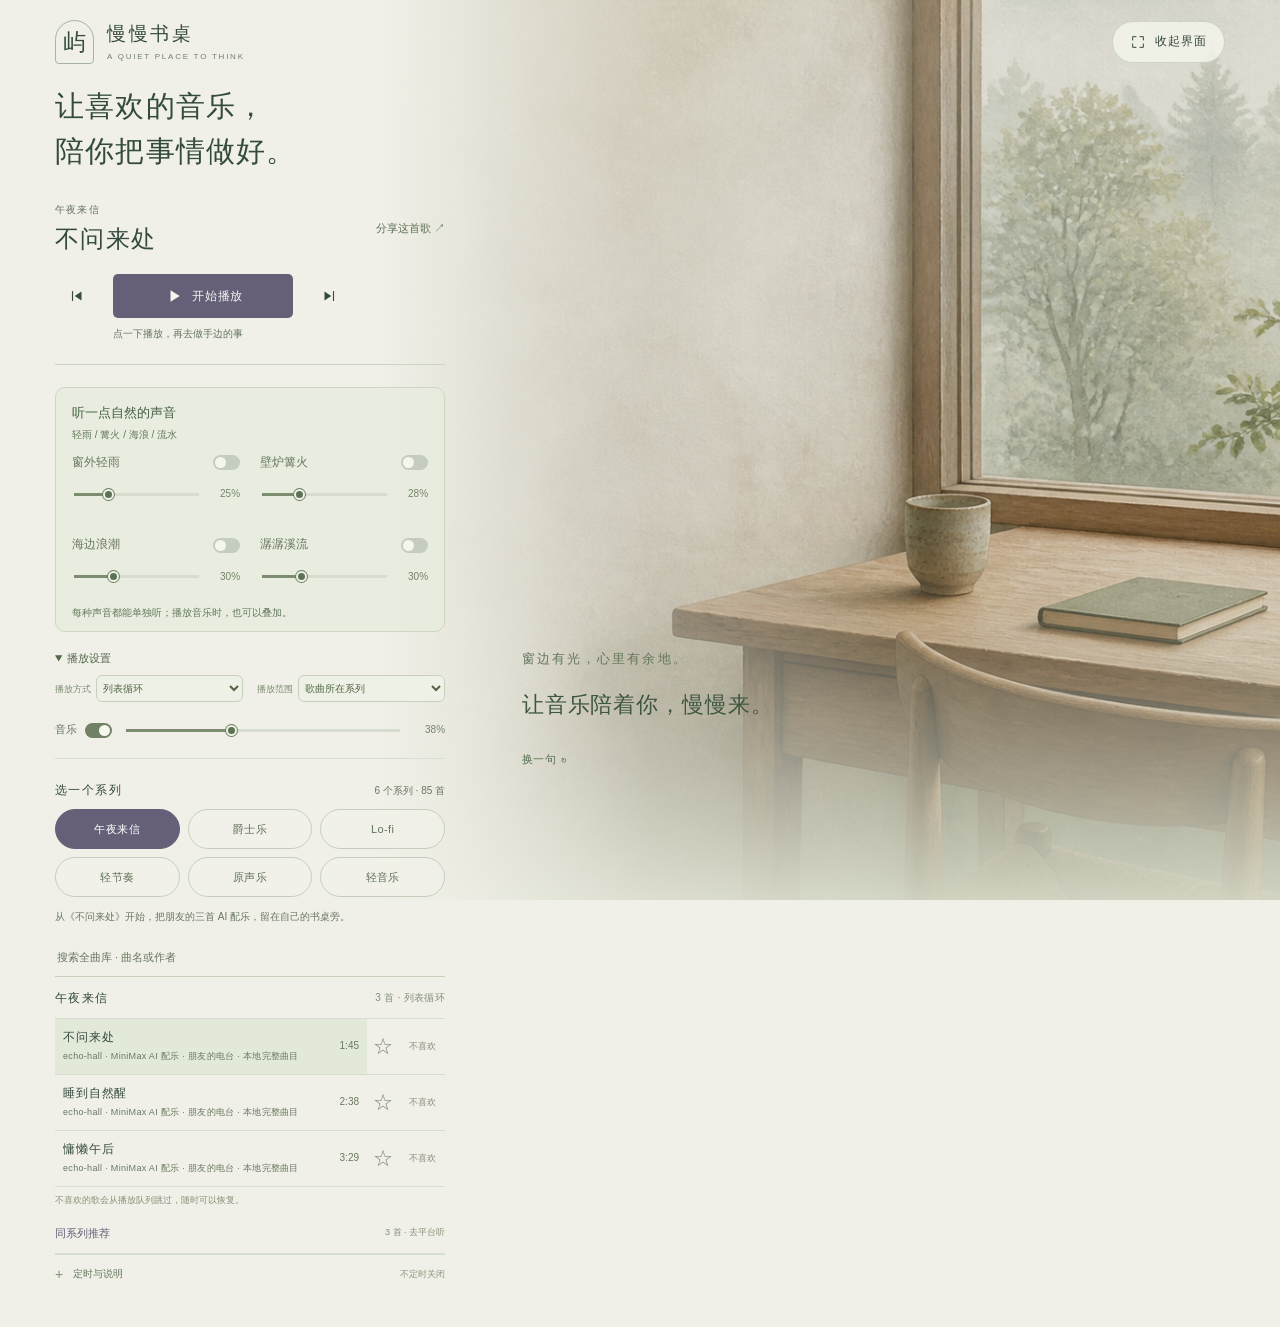
==== commit d4658872: "Make ambience independent and add natural fire ocean and stream recordings" ====
--- a/index.html
+++ b/index.html
@@ -11,7 +11,7 @@
   <meta property="og:image" content="https://61-design.github.io/slow-desk/assets/desk.png">
   <meta property="og:url" content="https://61-design.github.io/slow-desk/">
   <link rel="icon" href="data:,">
-  <link rel="stylesheet" href="style.css?v=20260920-ambient">
+  <link rel="stylesheet" href="style.css?v=20260920-nature">
 </head>
 <body>
   <svg class="icon-defs" aria-hidden="true"><defs>
@@ -43,7 +43,7 @@
       <p class="play-status" id="play-status" role="status">点一下播放，再去做手边的事</p>
       <button id="share-track" class="share-track">分享这首歌 ↗</button>
       </div>
-      <section class="ambient-panel" aria-labelledby="ambient-heading"><div class="ambient-heading"><h2 id="ambient-heading">给音乐加一点环境声</h2><span id="ambient-summary">轻雨 / 篝火，可独立混合</span></div><div class="ambient-controls"><div class="ambient-source"><label class="switch-label"><span class="source-title">窗外轻雨</span><input type="checkbox" id="rain-toggle"><span class="switch" aria-hidden="true"></span></label><div class="volume-control"><input id="rain-volume" type="range" min="0" max="100" value="25" aria-label="轻雨音量"><output id="rain-volume-value" for="rain-volume">25%</output></div></div><div class="ambient-source"><label class="switch-label"><span class="source-title">壁炉篝火</span><input type="checkbox" id="fire-toggle"><span class="switch" aria-hidden="true"></span></label><div class="volume-control"><input id="fire-volume" type="range" min="0" max="100" value="28" aria-label="篝火音量"><output id="fire-volume-value" for="fire-volume">28%</output></div></div></div><p class="ambient-tip">打开开关即可播放；关闭“音乐”可只听环境声。</p></section>
+      <section class="ambient-panel" aria-labelledby="ambient-heading"><div class="ambient-heading"><h2 id="ambient-heading">听一点自然的声音</h2><span id="ambient-summary">轻雨 / 篝火 / 海浪 / 流水</span></div><div class="ambient-controls"><div class="ambient-source"><label class="switch-label"><span class="source-title">窗外轻雨</span><input type="checkbox" id="rain-toggle"><span class="switch" aria-hidden="true"></span></label><div class="volume-control"><input id="rain-volume" type="range" min="0" max="100" value="25" aria-label="轻雨音量"><output id="rain-volume-value" for="rain-volume">25%</output></div></div><div class="ambient-source"><label class="switch-label"><span class="source-title">壁炉篝火</span><input type="checkbox" id="fire-toggle"><span class="switch" aria-hidden="true"></span></label><div class="volume-control"><input id="fire-volume" type="range" min="0" max="100" value="28" aria-label="篝火音量"><output id="fire-volume-value" for="fire-volume">28%</output></div></div><div class="ambient-source"><label class="switch-label"><span class="source-title">海边浪潮</span><input type="checkbox" id="ocean-toggle"><span class="switch" aria-hidden="true"></span></label><div class="volume-control"><input id="ocean-volume" type="range" min="0" max="100" value="30" aria-label="海边浪潮音量"><output id="ocean-volume-value" for="ocean-volume">30%</output></div></div><div class="ambient-source"><label class="switch-label"><span class="source-title">潺潺溪流</span><input type="checkbox" id="stream-toggle"><span class="switch" aria-hidden="true"></span></label><div class="volume-control"><input id="stream-volume" type="range" min="0" max="100" value="30" aria-label="潺潺溪流音量"><output id="stream-volume-value" for="stream-volume">30%</output></div></div></div><p class="ambient-tip">每种声音都能单独听；播放音乐时，也可以叠加。</p></section>
       <details class="sound-settings" open><summary>播放设置</summary>
       <div class="play-options"><label>播放方式<select id="play-mode" aria-label="播放方式"><option value="list">列表循环</option><option value="shuffle">随机播放</option><option value="single">单曲循环</option></select></label><label>播放范围<select id="play-scope" aria-label="播放范围"><option value="series">歌曲所在系列</option><option value="all">全部音乐</option><option value="favorites">我的收藏</option></select></label></div>
       <div class="volume-control music-volume"><label class="switch-label"><span class="source-title">音乐</span><input type="checkbox" id="music-toggle" checked><span class="switch" aria-hidden="true"></span></label><input id="volume" type="range" min="0" max="100" value="38" aria-label="音乐音量"><output id="volume-value" for="volume">38%</output></div>
@@ -84,14 +84,14 @@
     <div class="share-actions"><a id="save-share-card" class="card-save" hidden>保存卡片</a><button id="send-share-card" hidden>分享卡片</button><button id="copy-share-link">复制链接</button></div>
     <input id="share-url" class="share-url" aria-label="复制分享链接" readonly hidden>
   </dialog>
-  <dialog id="credits-dialog" aria-labelledby="credits-heading"><div class="credits-header"><h2 id="credits-heading">曲目来源与使用许可</h2><button id="close-credits" aria-label="关闭曲目来源">×</button></div><p>收录曲目按各曲目所列许可署名。部分音频由MP3转AAC，部分保留原MP3；播放时做音量平衡，没有裁剪或重新编排。环境声独立合成，并非原曲的一部分；作者不因此为本应用背书。</p><p>原来的十首配乐保留，属于本项目此前制作的合成配乐。</p><div id="credits-list"></div></dialog>
+  <dialog id="credits-dialog" aria-labelledby="credits-heading"><div class="credits-header"><h2 id="credits-heading">曲目来源与使用许可</h2><button id="close-credits" aria-label="关闭曲目来源">×</button></div><p>收录曲目按各曲目所列许可署名。部分音频由MP3转AAC，部分保留原MP3；播放时做音量平衡，没有裁剪或重新编排。轻雨为合成声；篝火、海浪和流水来自独立实地录音，并非原曲的一部分；作者不因此为本应用背书。</p><p>原来的十首配乐保留，属于本项目此前制作的合成配乐。</p><div id="credits-list"></div><article><h3>自然环境声</h3><p>篝火：samarobryn · Crackling Fire（CC0）；海浪：kapilkant · Soft ocean waves sounds（CC0）；流水：Geoff Bremner · Gentle Relaxing Stream 1（CC BY 4.0）。已截取、调整音量并处理循环接缝。</p><p><a href="https://freesound.org/people/samarobryn/sounds/414767/" target="_blank" rel="noopener noreferrer">篝火来源</a> · <a href="https://freesound.org/people/kapilkant/sounds/549334/" target="_blank" rel="noopener noreferrer">海浪来源</a> · <a href="https://freesound.org/people/Geoff-Bremner-Audio/sounds/697495/" target="_blank" rel="noopener noreferrer">流水来源</a> · <a href="https://creativecommons.org/licenses/by/4.0/" target="_blank" rel="noopener noreferrer">CC BY 4.0 许可</a></p></article></dialog>
   <noscript><p class="noscript">请允许浏览器运行 JavaScript，才能使用选曲与播放功能。</p></noscript>
   <script src="tracks.js"></script>
-  <script src="audio.js?v=20260920-ambient"></script>
+  <script src="audio.js?v=20260920-nature"></script>
   <script src="analytics-config.js"></script>
   <script src="analytics.js"></script>
   <script src="assets/vendor/qrcode.js"></script>
   <script src="share-card.js"></script>
-  <script src="app.js?v=20260920-ambient"></script>
+  <script src="app.js?v=20260920-nature"></script>
 </body>
 </html>
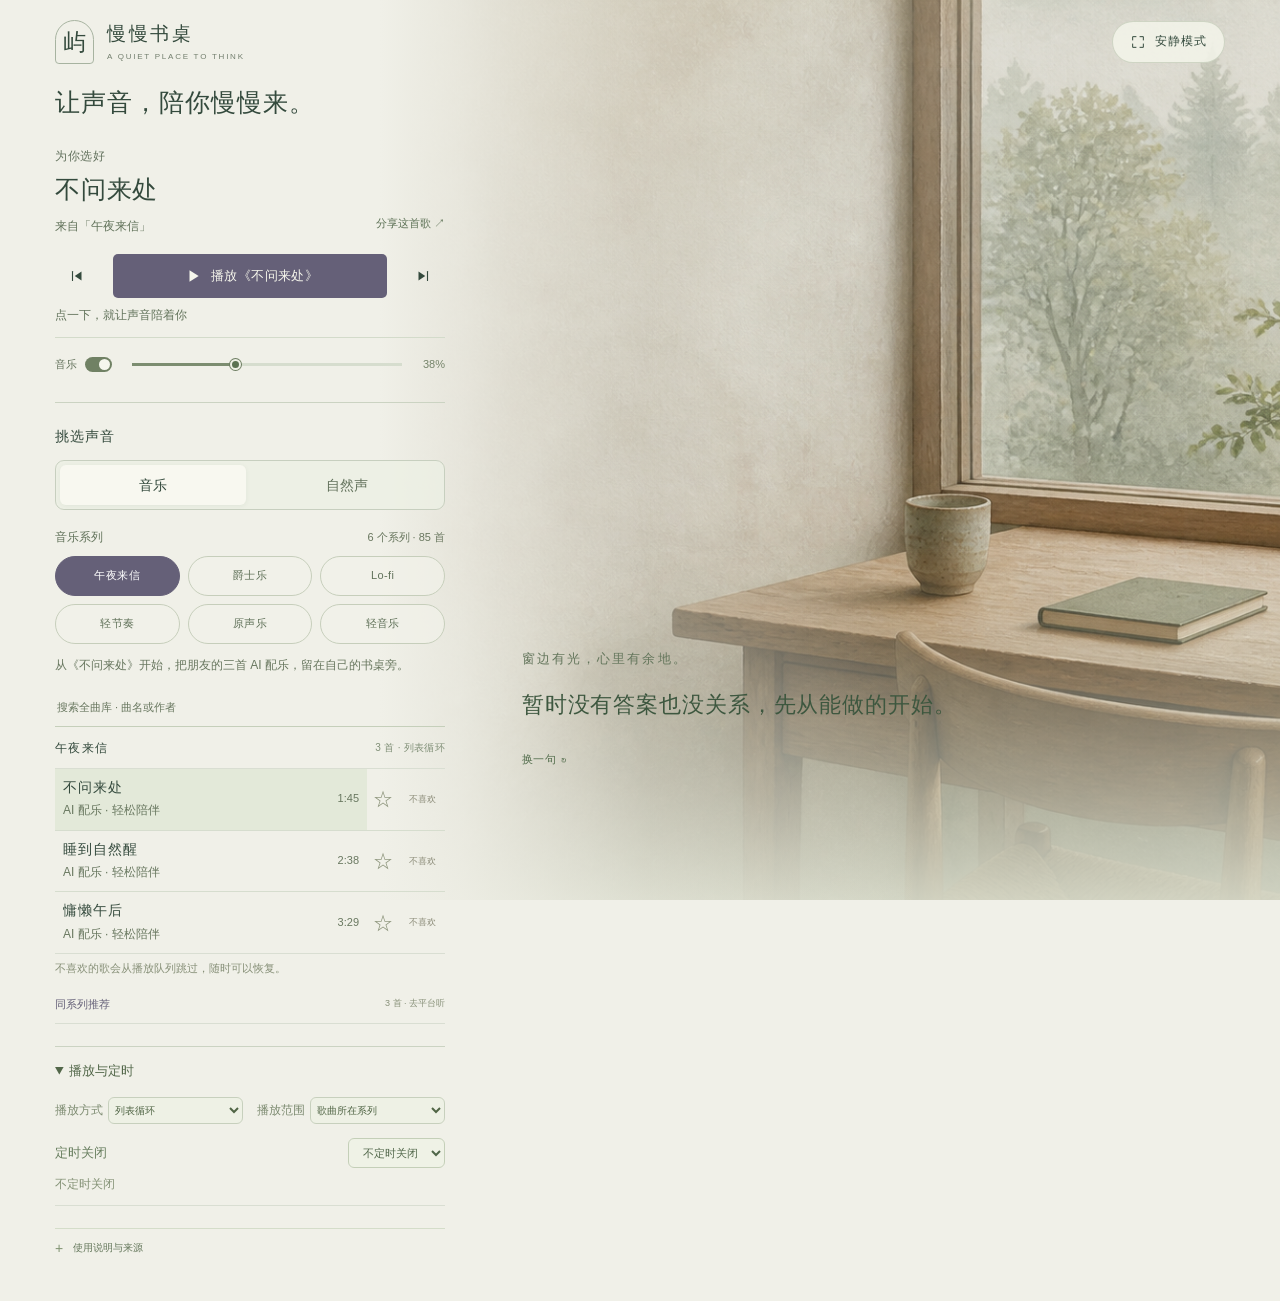
==== commit e22f8f9d: "Unify current sound player and music nature browsing" ====
--- a/index.html
+++ b/index.html
@@ -11,7 +11,7 @@
   <meta property="og:image" content="https://61-design.github.io/slow-desk/assets/desk.png">
   <meta property="og:url" content="https://61-design.github.io/slow-desk/">
   <link rel="icon" href="data:,">
-  <link rel="stylesheet" href="style.css?v=20260920-nature">
+  <link rel="stylesheet" href="style.css?v=20260920-unified">
 </head>
 <body>
   <svg class="icon-defs" aria-hidden="true"><defs>
@@ -27,28 +27,38 @@
   <div class="desk-scene" role="img" aria-label="柔和窗光下的木书桌，窗外是安静的绿色树影"></div>
   <header class="site-header">
     <a class="brand" href="./index.html" aria-label="慢慢书桌首页"><span class="brand-mark" aria-hidden="true">屿</span><span>慢慢书桌<small>A QUIET PLACE TO THINK</small></span></a>
-    <button class="immersion-button" id="immersion" aria-pressed="false"><svg aria-hidden="true"><use href="#i-expand"/></svg><span>收起界面</span></button>
+    <button class="immersion-button" id="immersion" aria-pressed="false"><svg aria-hidden="true"><use href="#i-expand"/></svg><span>安静模式</span></button>
   </header>
   <main>
-    <section class="sound-panel" aria-label="工作背景音乐">
-      <div class="intro"><p class="eyebrow">慢慢书桌 / 音乐与声景</p><h1>让喜欢的音乐，<br>陪你把事情做好。</h1></div>
+    <section class="sound-panel" aria-label="音乐与自然声">
+      <div class="intro"><p class="eyebrow">慢慢书桌 / 音乐与声景</p><h1>让声音，陪你慢慢来。</h1></div>
       <div class="primary-player" id="primary-player">
-      <p class="current-series" id="current-series">午夜来信</p>
+      <p class="current-series" id="current-series">为你选好</p>
       <h2 class="current-title" id="current-title">不问来处</h2>
+      <p class="current-context" id="current-context">来自「午夜来信」</p>
       <div class="player">
         <button class="small-control" id="previous" aria-label="上一首"><svg aria-hidden="true"><use href="#i-prev"/></svg></button>
-        <button class="play-button" id="play" aria-label="播放背景声音"><svg aria-hidden="true"><use href="#i-play"/></svg><span>开始播放</span></button>
+        <button class="play-button" id="play" aria-describedby="current-title" aria-label="播放背景声音"><svg aria-hidden="true"><use href="#i-play"/></svg><span>播放《不问来处》</span></button>
         <button class="small-control" id="next" aria-label="下一首"><svg aria-hidden="true"><use href="#i-next"/></svg></button>
       </div>
       <p class="play-status" id="play-status" role="status">点一下播放，再去做手边的事</p>
+      <div class="current-mix" id="current-mix" aria-label="当前声音与音量">
+      <div class="volume-control music-volume mix-row" id="music-mix"><label class="switch-label"><span class="source-title">音乐</span><input type="checkbox" id="music-toggle" checked><span class="switch" aria-hidden="true"></span></label><input id="volume" type="range" min="0" max="100" value="38" aria-label="音乐音量"><output id="volume-value" for="volume">38%</output></div>
+      <div class="volume-control mix-row" id="rain-mix" hidden><label for="rain-volume">轻雨</label><input id="rain-volume" type="range" min="0" max="100" value="25" aria-label="轻雨音量"><output id="rain-volume-value" for="rain-volume">25%</output><button class="mix-remove" id="remove-rain" aria-label="关闭轻雨">关闭</button></div>
+      <div class="volume-control mix-row" id="fire-mix" hidden><label for="fire-volume">篝火</label><input id="fire-volume" type="range" min="0" max="100" value="28" aria-label="篝火音量"><output id="fire-volume-value" for="fire-volume">28%</output><button class="mix-remove" id="remove-fire" aria-label="关闭篝火">关闭</button></div>
+      <div class="volume-control mix-row" id="ocean-mix" hidden><label for="ocean-volume">海浪</label><input id="ocean-volume" type="range" min="0" max="100" value="30" aria-label="海边浪潮音量"><output id="ocean-volume-value" for="ocean-volume">30%</output><button class="mix-remove" id="remove-ocean" aria-label="关闭海浪">关闭</button></div>
+      <div class="volume-control mix-row" id="stream-mix" hidden><label for="stream-volume">流水</label><input id="stream-volume" type="range" min="0" max="100" value="30" aria-label="潺潺溪流音量"><output id="stream-volume-value" for="stream-volume">30%</output><button class="mix-remove" id="remove-stream" aria-label="关闭流水">关闭</button></div>
+      </div>
       <button id="share-track" class="share-track">分享这首歌 ↗</button>
       </div>
-      <section class="ambient-panel" aria-labelledby="ambient-heading"><div class="ambient-heading"><h2 id="ambient-heading">听一点自然的声音</h2><span id="ambient-summary">轻雨 / 篝火 / 海浪 / 流水</span></div><div class="ambient-controls"><div class="ambient-source"><label class="switch-label"><span class="source-title">窗外轻雨</span><input type="checkbox" id="rain-toggle"><span class="switch" aria-hidden="true"></span></label><div class="volume-control"><input id="rain-volume" type="range" min="0" max="100" value="25" aria-label="轻雨音量"><output id="rain-volume-value" for="rain-volume">25%</output></div></div><div class="ambient-source"><label class="switch-label"><span class="source-title">壁炉篝火</span><input type="checkbox" id="fire-toggle"><span class="switch" aria-hidden="true"></span></label><div class="volume-control"><input id="fire-volume" type="range" min="0" max="100" value="28" aria-label="篝火音量"><output id="fire-volume-value" for="fire-volume">28%</output></div></div><div class="ambient-source"><label class="switch-label"><span class="source-title">海边浪潮</span><input type="checkbox" id="ocean-toggle"><span class="switch" aria-hidden="true"></span></label><div class="volume-control"><input id="ocean-volume" type="range" min="0" max="100" value="30" aria-label="海边浪潮音量"><output id="ocean-volume-value" for="ocean-volume">30%</output></div></div><div class="ambient-source"><label class="switch-label"><span class="source-title">潺潺溪流</span><input type="checkbox" id="stream-toggle"><span class="switch" aria-hidden="true"></span></label><div class="volume-control"><input id="stream-volume" type="range" min="0" max="100" value="30" aria-label="潺潺溪流音量"><output id="stream-volume-value" for="stream-volume">30%</output></div></div></div><p class="ambient-tip">每种声音都能单独听；播放音乐时，也可以叠加。</p></section>
-      <details class="sound-settings" open><summary>播放设置</summary>
-      <div class="play-options"><label>播放方式<select id="play-mode" aria-label="播放方式"><option value="list">列表循环</option><option value="shuffle">随机播放</option><option value="single">单曲循环</option></select></label><label>播放范围<select id="play-scope" aria-label="播放范围"><option value="series">歌曲所在系列</option><option value="all">全部音乐</option><option value="favorites">我的收藏</option></select></label></div>
-      <div class="volume-control music-volume"><label class="switch-label"><span class="source-title">音乐</span><input type="checkbox" id="music-toggle" checked><span class="switch" aria-hidden="true"></span></label><input id="volume" type="range" min="0" max="100" value="38" aria-label="音乐音量"><output id="volume-value" for="volume">38%</output></div>
-      </details>
-      <div class="series-heading"><h2>选一个系列</h2><span id="library-total">正在整理曲库</span></div>
+      <section class="sound-library" aria-labelledby="choose-heading">
+        <h2 id="choose-heading">挑选声音</h2>
+        <div class="sound-tabs" role="tablist" aria-label="声音类型">
+          <button id="music-tab" role="tab" aria-selected="true" aria-controls="music-pane" tabindex="0">音乐</button>
+          <button id="nature-tab" role="tab" aria-selected="false" aria-controls="nature-pane" tabindex="-1">自然声</button>
+        </div>
+        <div id="music-pane" role="tabpanel" aria-labelledby="music-tab">
+      <div class="series-heading"><h3>音乐系列</h3><span id="library-total">正在整理曲库</span></div>
       <div class="series-list" id="series-list" role="group" aria-label="音乐系列"></div>
       <p class="series-description" id="series-description"></p>
       <div class="search-row"><label class="sr-only" for="search">搜索曲名或作者</label><input id="search" type="search" placeholder="搜索全曲库 · 曲名或作者" autocomplete="off"><button id="clear-search" aria-label="清除搜索" hidden>×</button></div>
@@ -61,8 +71,15 @@
         <p>这几首去音乐平台听，需联网；不会加入书桌的循环播放。</p>
         <div id="related-list"></div>
       </details>
-      <details class="more-options"><summary>定时与说明 <span id="sleep-status">不定时关闭</span></summary><label class="sleep-setting">定时关闭<select id="sleep-timer" aria-label="定时关闭"><option value="0">不定时关闭</option><option value="15">15 分钟后</option><option value="30">30 分钟后</option><option value="60">60 分钟后</option><option value="90">90 分钟后</option></select></label><p class="settings-note">切到其他工作窗口，音乐会继续。系统休眠或浏览器回收标签仍可能停止播放。</p>      <div class="now-playing"><span id="now-track"></span><a id="track-credit" href="#" target="_blank" rel="noopener noreferrer"></a></div>
-<button id="open-credits" class="credits-button">曲目来源与使用许可 →</button><p class="settings-note">空格播放/暂停，Esc 退出沉浸。</p></details>
+        </div>
+        <div id="nature-pane" role="tabpanel" aria-labelledby="nature-tab" hidden>
+      <section class="ambient-panel" aria-labelledby="ambient-heading"><div class="ambient-heading"><h2 id="ambient-heading">自然声，可以单独听</h2><span id="ambient-summary">轻雨 / 篝火 / 海浪 / 流水</span></div><div class="ambient-controls"><div class="ambient-source"><label class="switch-label"><span class="source-title">窗外轻雨</span><input type="checkbox" id="rain-toggle"><span class="switch" aria-hidden="true"></span></label></div><div class="ambient-source"><label class="switch-label"><span class="source-title">壁炉篝火</span><input type="checkbox" id="fire-toggle"><span class="switch" aria-hidden="true"></span></label></div><div class="ambient-source"><label class="switch-label"><span class="source-title">海边浪潮</span><input type="checkbox" id="ocean-toggle"><span class="switch" aria-hidden="true"></span></label></div><div class="ambient-source"><label class="switch-label"><span class="source-title">潺潺溪流</span><input type="checkbox" id="stream-toggle"><span class="switch" aria-hidden="true"></span></label></div></div><p class="ambient-tip">点开就能听，可多选；已选声音在上方调音量。</p></section>
+        </div>
+      </section>
+      <details class="sound-settings" open><summary>播放与定时</summary>
+<div class="play-options" id="music-play-options"><label>播放方式<select id="play-mode" aria-label="播放方式"><option value="list">列表循环</option><option value="shuffle">随机播放</option><option value="single">单曲循环</option></select></label><label>播放范围<select id="play-scope" aria-label="播放范围"><option value="series">歌曲所在系列</option><option value="all">全部音乐</option><option value="favorites">我的收藏</option></select></label></div><label class="sleep-setting">定时关闭<select id="sleep-timer" aria-label="定时关闭"><option value="0">不定时关闭</option><option value="15">15 分钟后</option><option value="30">30 分钟后</option><option value="60">60 分钟后</option><option value="90">90 分钟后</option></select></label><p id="sleep-status" class="settings-note">不定时关闭</p></details>
+      <details class="more-options"><summary>使用说明与来源</summary><p class="settings-note">切到其他工作窗口，音乐会继续。系统休眠或浏览器回收标签仍可能停止播放。</p>      <div class="now-playing"><span id="now-track"></span><a id="track-credit" href="#" target="_blank" rel="noopener noreferrer"></a></div>
+<button id="open-credits" class="credits-button">曲目来源与使用许可 →</button><p class="settings-note">空格播放/暂停，Esc 退出安静模式。</p></details>
       <details id="analytics-settings" class="more-options" hidden><summary>匿名使用统计</summary><p class="settings-note">记录打开时间、歌曲、播放开始和听满 30 秒，帮助改进书桌。匿名编号不能识别你的真实身份。</p><label class="analytics-choice"><input id="analytics-toggle" type="checkbox">允许匿名使用统计</label></details>
     </section>
     <section class="thought-area" aria-label="给此刻的你">
@@ -72,7 +89,7 @@
     </section>
   </main>
   <div class="mini-player" id="mini-player" hidden>
-    <button id="mini-play" aria-label="播放背景声音"><svg aria-hidden="true"><use href="#i-play"/></svg></button>
+    <button id="mini-play" aria-describedby="mini-title" aria-label="播放背景声音"><svg aria-hidden="true"><use href="#i-play"/></svg></button>
     <div><span class="mini-eyebrow" id="mini-status">声音未开启</span><span id="mini-title">慢慢书桌</span></div>
     <button id="mini-mode" class="mini-mode" aria-label="切换播放方式">列表</button>
     <button id="mini-next" aria-label="下一首"><svg aria-hidden="true"><use href="#i-next"/></svg></button>
@@ -87,11 +104,11 @@
   <dialog id="credits-dialog" aria-labelledby="credits-heading"><div class="credits-header"><h2 id="credits-heading">曲目来源与使用许可</h2><button id="close-credits" aria-label="关闭曲目来源">×</button></div><p>收录曲目按各曲目所列许可署名。部分音频由MP3转AAC，部分保留原MP3；播放时做音量平衡，没有裁剪或重新编排。轻雨为合成声；篝火、海浪和流水来自独立实地录音，并非原曲的一部分；作者不因此为本应用背书。</p><p>原来的十首配乐保留，属于本项目此前制作的合成配乐。</p><div id="credits-list"></div><article><h3>自然环境声</h3><p>篝火：samarobryn · Crackling Fire（CC0）；海浪：kapilkant · Soft ocean waves sounds（CC0）；流水：Geoff Bremner · Gentle Relaxing Stream 1（CC BY 4.0）。已截取、调整音量并处理循环接缝。</p><p><a href="https://freesound.org/people/samarobryn/sounds/414767/" target="_blank" rel="noopener noreferrer">篝火来源</a> · <a href="https://freesound.org/people/kapilkant/sounds/549334/" target="_blank" rel="noopener noreferrer">海浪来源</a> · <a href="https://freesound.org/people/Geoff-Bremner-Audio/sounds/697495/" target="_blank" rel="noopener noreferrer">流水来源</a> · <a href="https://creativecommons.org/licenses/by/4.0/" target="_blank" rel="noopener noreferrer">CC BY 4.0 许可</a></p></article></dialog>
   <noscript><p class="noscript">请允许浏览器运行 JavaScript，才能使用选曲与播放功能。</p></noscript>
   <script src="tracks.js"></script>
-  <script src="audio.js?v=20260920-nature"></script>
+  <script src="audio.js?v=20260920-unified"></script>
   <script src="analytics-config.js"></script>
   <script src="analytics.js"></script>
   <script src="assets/vendor/qrcode.js"></script>
   <script src="share-card.js"></script>
-  <script src="app.js?v=20260920-nature"></script>
+  <script src="app.js?v=20260920-unified"></script>
 </body>
 </html>
--- a/style.css
+++ b/style.css
@@ -96,3 +96,39 @@
 @media(max-width:850px){.ambient-panel{padding:13px 14px 9px}.ambient-controls{padding-top:2px;gap:16px}.ambient-source .switch-label{min-height:38px}.ambient-tip{font-size:11px}.encouragement{font-size:21px}.thought-area .scene-caption{font-size:12px}.quote-refresh{font-size:12px}.sound-settings .play-options{gap:9px}.sound-settings .play-options label{display:flex;flex-direction:column;align-items:flex-start;gap:5px}.sound-settings select{font-size:13px;min-height:36px}.sound-settings .music-volume{margin:9px 0 0}}
 
 @media(min-width:851px){.thought-area{position:sticky;align-self:start;top:calc(100svh - 250px);margin-top:max(100px,calc(100svh - 350px))}.is-immersed .thought-area{position:static;align-self:end;margin-top:50px}}
+
+/* One player describes every sound; music and nature share a browsing area. */
+.intro h1{font-size:25px;line-height:1.55;margin-bottom:24px}
+.primary-player{grid-template-columns:minmax(0,1fr) auto;row-gap:0;padding-bottom:18px;margin-bottom:22px}
+.current-series{font-size:12px;letter-spacing:.06em;margin-bottom:6px}
+.current-title{grid-column:1/-1;font-size:25px;line-height:1.45;letter-spacing:.03em}
+.current-context{grid-column:1;grid-row:3;font-size:12px;color:#62735b;margin:5px 0 0}
+.share-track{grid-column:2;grid-row:3;font-size:11px;padding:5px 0 5px 10px;min-height:32px}
+.primary-player .player{grid-row:4;margin-top:14px}
+.primary-player .play-button{max-width:none;letter-spacing:.03em;font-size:13px}
+.primary-player .play-status{grid-row:5;padding-left:0;font-size:12px;text-align:left}
+.current-mix{grid-column:1/-1;grid-row:6;border-top:1px solid #d3dbca;margin-top:12px;padding-top:6px}
+.current-mix .mix-row{margin:0;min-height:40px;gap:10px}.mix-row label{font-size:12px;min-width:28px}.mix-row output{font-size:11px}.mix-remove{font-size:11px;background:none;padding:8px 0 8px 5px;color:#65745e;min-height:36px}.mix-row .switch-label{min-width:65px}
+.sound-library>h2{font-size:14px;font-weight:500;margin:0 0 12px;letter-spacing:.06em}
+.sound-tabs{display:flex;gap:8px;margin:0 0 18px;padding:4px;border:1px solid #c7cfbf;background:#edf0e5bd;border-radius:9px}
+.sound-tabs button{flex:1;min-height:40px;border-radius:6px;background:transparent;font-size:14px;color:#62715b}
+.sound-tabs button[aria-selected=true]{background:#f8f8f0;box-shadow:0 1px 5px #334b3410;color:#344a3d;font-weight:500}
+.series-heading h3{font-size:12px;font-weight:400;margin:0;color:#62735b}.series-heading>span{font-size:11px}
+.series-description{font-size:12px}.track-title{font-size:14px}.track-description{font-size:12px;letter-spacing:0}.track-time{font-size:11px}
+.ambient-panel{margin-bottom:0}.ambient-controls{row-gap:12px}.ambient-source .switch-label{min-height:48px}.ambient-source .source-title{font-size:13px}.ambient-tip{font-size:12px}.ambient-heading>span{font-size:12px}
+.sound-settings{margin-top:22px;padding-top:10px;border-top:1px solid #cbd3c2}.sound-settings summary{font-size:13px;min-height:40px}.sound-settings .sleep-setting{font-size:13px;margin:14px 0 0}.sound-settings #sleep-status{margin:6px 0 0;font-size:12px}.sound-settings .play-options label{font-size:12px}
+.mini-player #mini-title{font-size:12px;max-width:230px;letter-spacing:.02em}.mini-player>div{max-width:none}.mini-eyebrow{font-size:10px}.skip-tip{font-size:11px}
+@media(max-width:850px){
+  .site-header{height:80px;padding-top:16px;padding-bottom:16px}
+  .intro h1{font-size:23px;margin-bottom:21px}
+  .current-title{font-size:25px}.current-context{font-size:11px}
+  .primary-player{margin-bottom:20px;padding-bottom:18px}
+  .primary-player .play-status{font-size:11px;text-align:left}
+  .primary-player .player{gap:10px}.primary-player .play-button{height:46px;font-size:13px}
+  .current-mix .volume-control input{min-height:34px}.mix-row .switch-label{min-height:40px}
+  .sound-tabs{margin-bottom:15px}.series-button{font-size:12px}.series-description{margin:10px 0}
+  .track-list{max-height:none;overflow:visible}.track{min-height:66px;padding-left:6px;padding-right:6px;gap:8px}
+  .favorite-button{width:32px}.dislike-button{width:43px;font-size:10px}.track-title{letter-spacing:.02em}
+  .ambient-panel{padding:13px 14px}.ambient-controls{gap:10px 16px}.ambient-source .switch-label{min-height:52px}
+  .sound-settings .play-options{margin-bottom:16px}
+}
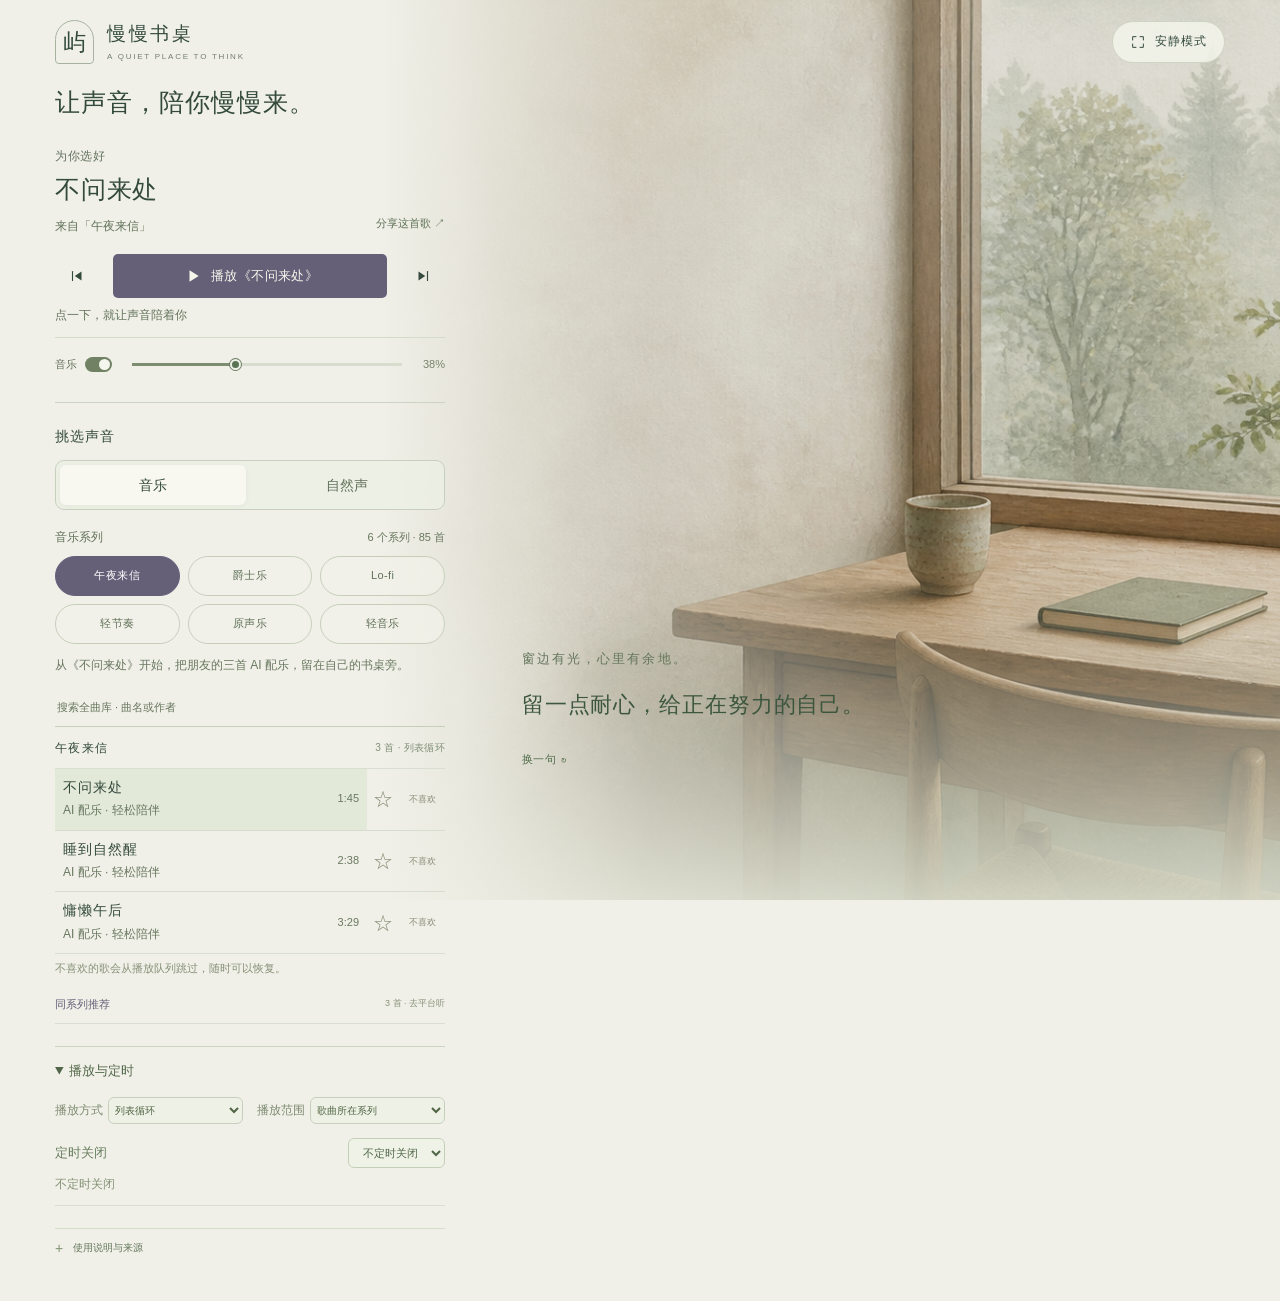
==== commit 7c2dc5db: "Fix playback control initialization in embedded browsers and report startup timeouts" ====
--- a/index.html
+++ b/index.html
@@ -104,11 +104,11 @@
   <dialog id="credits-dialog" aria-labelledby="credits-heading"><div class="credits-header"><h2 id="credits-heading">曲目来源与使用许可</h2><button id="close-credits" aria-label="关闭曲目来源">×</button></div><p>收录曲目按各曲目所列许可署名。部分音频由MP3转AAC，部分保留原MP3；播放时做音量平衡，没有裁剪或重新编排。轻雨为合成声；篝火、海浪和流水来自独立实地录音，并非原曲的一部分；作者不因此为本应用背书。</p><p>原来的十首配乐保留，属于本项目此前制作的合成配乐。</p><div id="credits-list"></div><article><h3>自然环境声</h3><p>篝火：samarobryn · Crackling Fire（CC0）；海浪：kapilkant · Soft ocean waves sounds（CC0）；流水：Geoff Bremner · Gentle Relaxing Stream 1（CC BY 4.0）。已截取、调整音量并处理循环接缝。</p><p><a href="https://freesound.org/people/samarobryn/sounds/414767/" target="_blank" rel="noopener noreferrer">篝火来源</a> · <a href="https://freesound.org/people/kapilkant/sounds/549334/" target="_blank" rel="noopener noreferrer">海浪来源</a> · <a href="https://freesound.org/people/Geoff-Bremner-Audio/sounds/697495/" target="_blank" rel="noopener noreferrer">流水来源</a> · <a href="https://creativecommons.org/licenses/by/4.0/" target="_blank" rel="noopener noreferrer">CC BY 4.0 许可</a></p></article></dialog>
   <noscript><p class="noscript">请允许浏览器运行 JavaScript，才能使用选曲与播放功能。</p></noscript>
   <script src="tracks.js"></script>
-  <script src="audio.js?v=20260920-unified"></script>
+  <script src="audio.js?v=20260920-playback-fix"></script>
   <script src="analytics-config.js"></script>
   <script src="analytics.js"></script>
   <script src="assets/vendor/qrcode.js"></script>
   <script src="share-card.js"></script>
-  <script src="app.js?v=20260920-unified"></script>
+  <script src="app.js?v=20260920-playback-fix"></script>
 </body>
 </html>
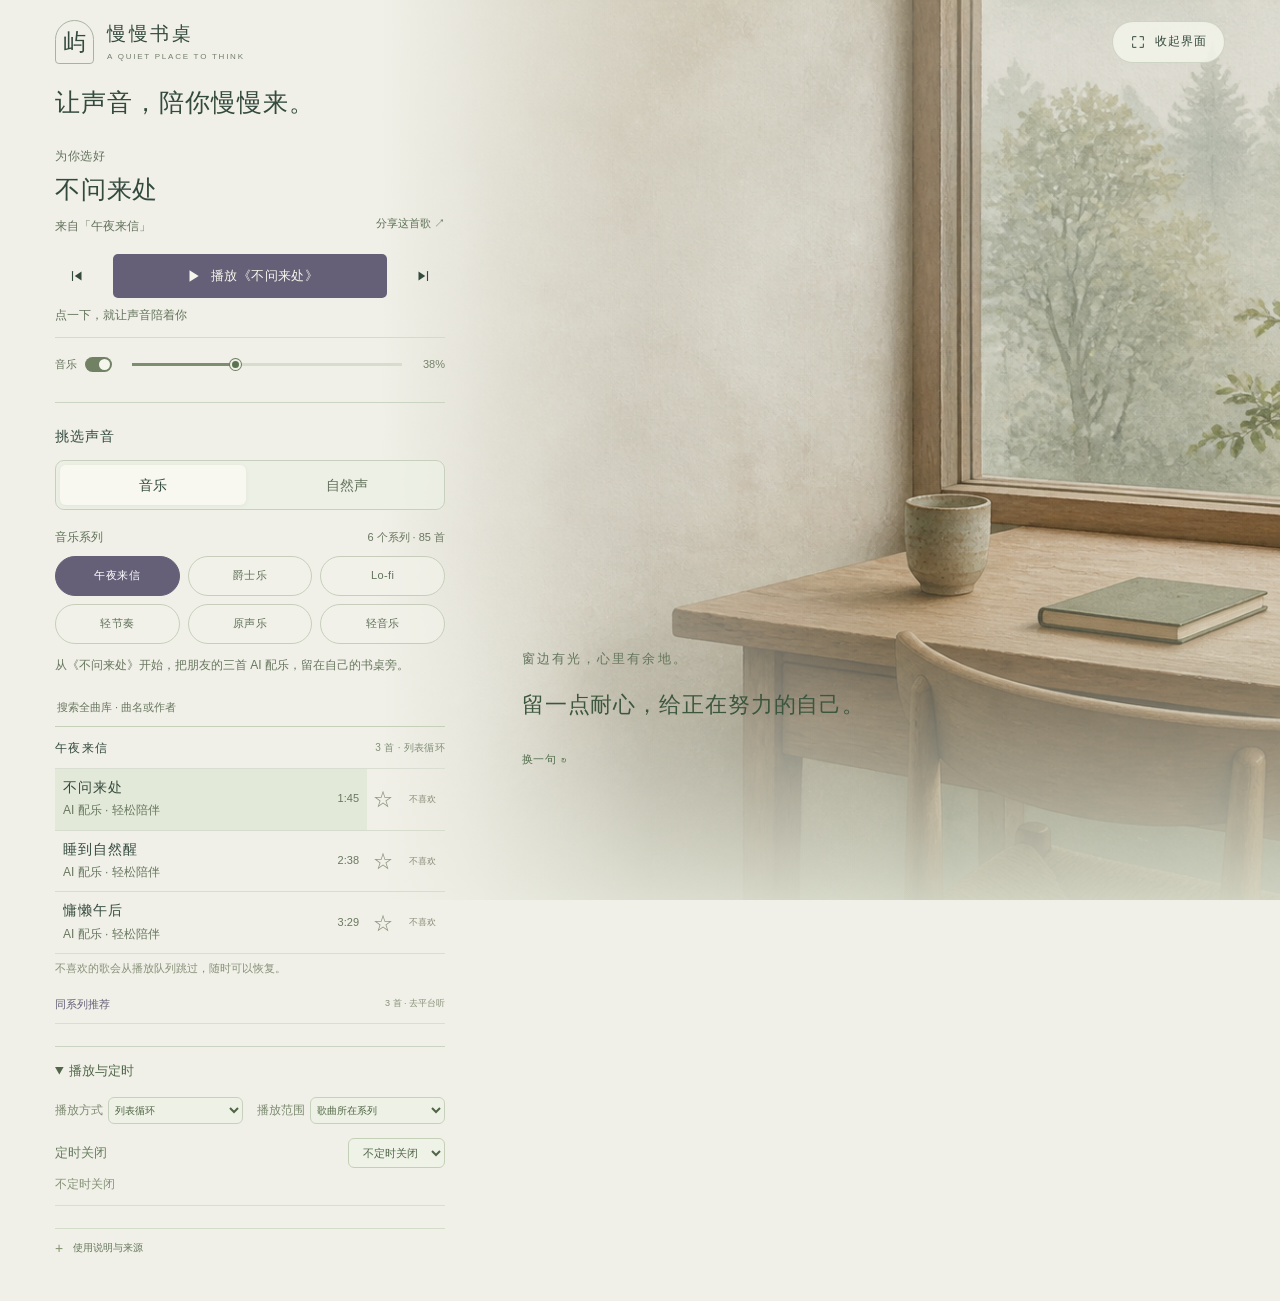
==== commit fa351276: "Restore clear collapse and expand interface labels" ====
--- a/index.html
+++ b/index.html
@@ -27,7 +27,7 @@
   <div class="desk-scene" role="img" aria-label="柔和窗光下的木书桌，窗外是安静的绿色树影"></div>
   <header class="site-header">
     <a class="brand" href="./index.html" aria-label="慢慢书桌首页"><span class="brand-mark" aria-hidden="true">屿</span><span>慢慢书桌<small>A QUIET PLACE TO THINK</small></span></a>
-    <button class="immersion-button" id="immersion" aria-pressed="false"><svg aria-hidden="true"><use href="#i-expand"/></svg><span>安静模式</span></button>
+    <button class="immersion-button" id="immersion" aria-pressed="false"><svg aria-hidden="true"><use href="#i-expand"/></svg><span>收起界面</span></button>
   </header>
   <main>
     <section class="sound-panel" aria-label="音乐与自然声">
@@ -79,7 +79,7 @@
       <details class="sound-settings" open><summary>播放与定时</summary>
 <div class="play-options" id="music-play-options"><label>播放方式<select id="play-mode" aria-label="播放方式"><option value="list">列表循环</option><option value="shuffle">随机播放</option><option value="single">单曲循环</option></select></label><label>播放范围<select id="play-scope" aria-label="播放范围"><option value="series">歌曲所在系列</option><option value="all">全部音乐</option><option value="favorites">我的收藏</option></select></label></div><label class="sleep-setting">定时关闭<select id="sleep-timer" aria-label="定时关闭"><option value="0">不定时关闭</option><option value="15">15 分钟后</option><option value="30">30 分钟后</option><option value="60">60 分钟后</option><option value="90">90 分钟后</option></select></label><p id="sleep-status" class="settings-note">不定时关闭</p></details>
       <details class="more-options"><summary>使用说明与来源</summary><p class="settings-note">切到其他工作窗口，音乐会继续。系统休眠或浏览器回收标签仍可能停止播放。</p>      <div class="now-playing"><span id="now-track"></span><a id="track-credit" href="#" target="_blank" rel="noopener noreferrer"></a></div>
-<button id="open-credits" class="credits-button">曲目来源与使用许可 →</button><p class="settings-note">空格播放/暂停，Esc 退出安静模式。</p></details>
+<button id="open-credits" class="credits-button">曲目来源与使用许可 →</button><p class="settings-note">空格播放/暂停，Esc 展开界面。</p></details>
       <details id="analytics-settings" class="more-options" hidden><summary>匿名使用统计</summary><p class="settings-note">记录打开时间、歌曲、播放开始和听满 30 秒，帮助改进书桌。匿名编号不能识别你的真实身份。</p><label class="analytics-choice"><input id="analytics-toggle" type="checkbox">允许匿名使用统计</label></details>
     </section>
     <section class="thought-area" aria-label="给此刻的你">
@@ -109,6 +109,6 @@
   <script src="analytics.js"></script>
   <script src="assets/vendor/qrcode.js"></script>
   <script src="share-card.js"></script>
-  <script src="app.js?v=20260920-playback-fix"></script>
+  <script src="app.js?v=20260920-collapse-label"></script>
 </body>
 </html>
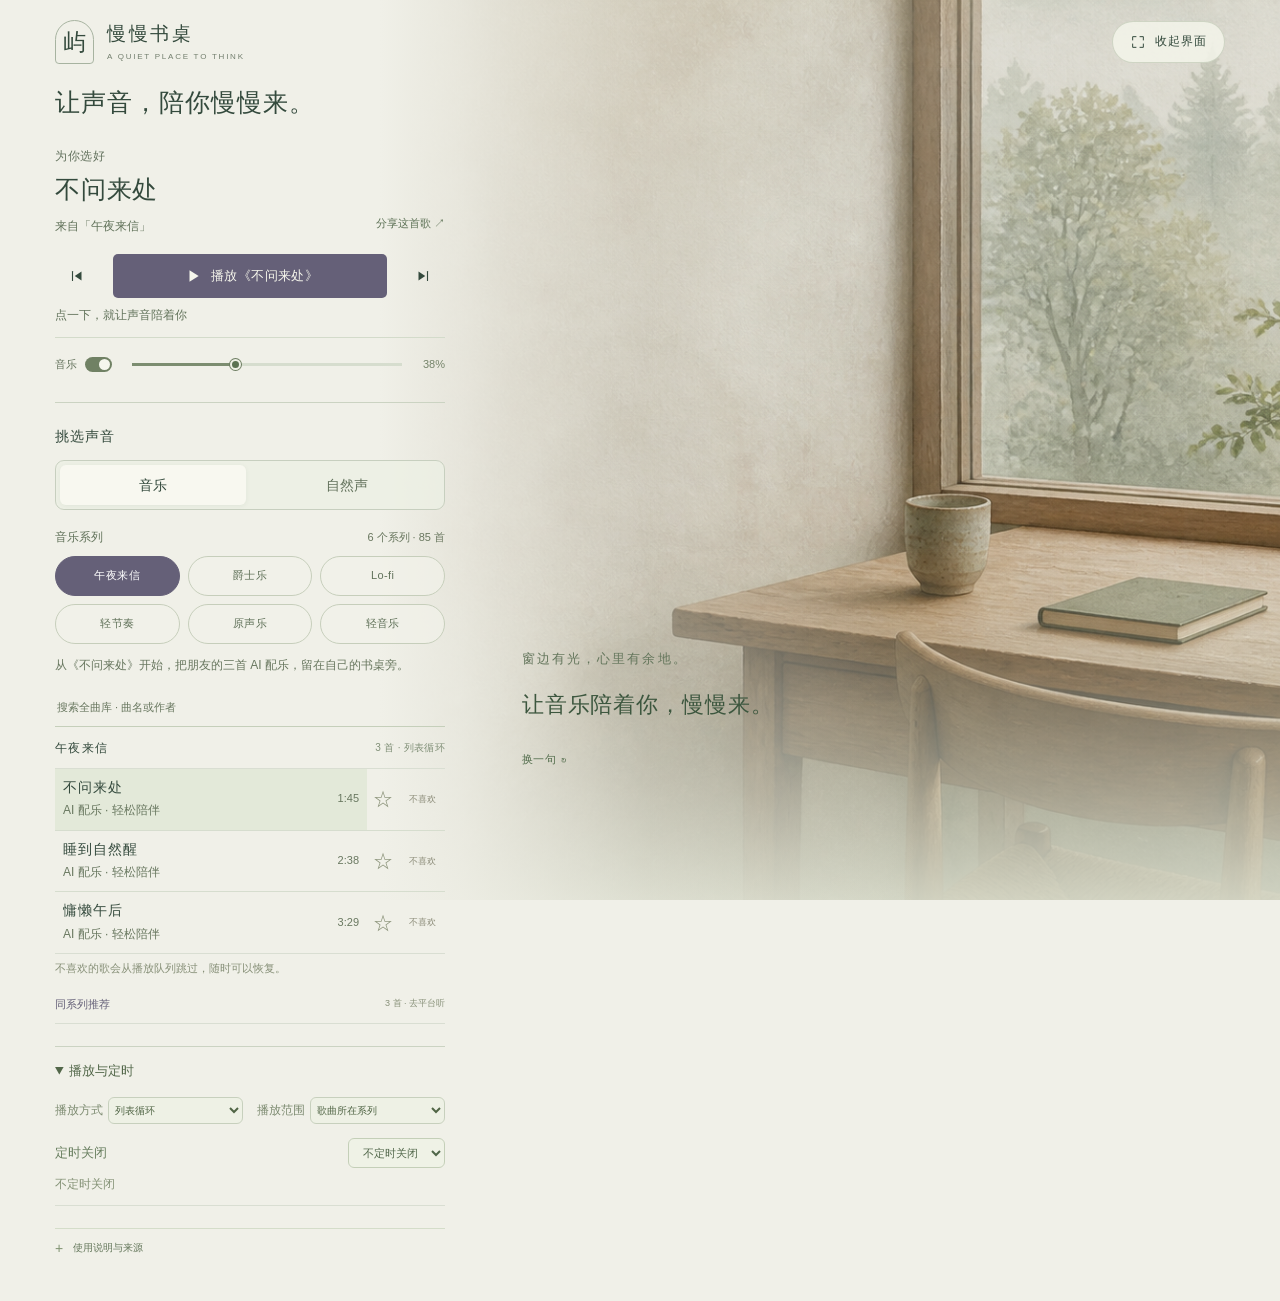
==== commit 9e1f9170: "Add private Supabase analytics with anonymous event collection" ====
--- a/index.html
+++ b/index.html
@@ -80,7 +80,7 @@
 <div class="play-options" id="music-play-options"><label>播放方式<select id="play-mode" aria-label="播放方式"><option value="list">列表循环</option><option value="shuffle">随机播放</option><option value="single">单曲循环</option></select></label><label>播放范围<select id="play-scope" aria-label="播放范围"><option value="series">歌曲所在系列</option><option value="all">全部音乐</option><option value="favorites">我的收藏</option></select></label></div><label class="sleep-setting">定时关闭<select id="sleep-timer" aria-label="定时关闭"><option value="0">不定时关闭</option><option value="15">15 分钟后</option><option value="30">30 分钟后</option><option value="60">60 分钟后</option><option value="90">90 分钟后</option></select></label><p id="sleep-status" class="settings-note">不定时关闭</p></details>
       <details class="more-options"><summary>使用说明与来源</summary><p class="settings-note">切到其他工作窗口，音乐会继续。系统休眠或浏览器回收标签仍可能停止播放。</p>      <div class="now-playing"><span id="now-track"></span><a id="track-credit" href="#" target="_blank" rel="noopener noreferrer"></a></div>
 <button id="open-credits" class="credits-button">曲目来源与使用许可 →</button><p class="settings-note">空格播放/暂停，Esc 展开界面。</p></details>
-      <details id="analytics-settings" class="more-options" hidden><summary>匿名使用统计</summary><p class="settings-note">记录打开时间、歌曲、播放开始和听满 30 秒，帮助改进书桌。匿名编号不能识别你的真实身份。</p><label class="analytics-choice"><input id="analytics-toggle" type="checkbox">允许匿名使用统计</label></details>
+      <details id="analytics-settings" class="more-options" hidden><summary>匿名使用统计</summary><p class="settings-note">记录打开时间、歌曲、播放开始和听满 30 秒，帮助改进书桌。数据匿名保存至 Supabase，保留 62 天。匿名编号不能识别你的真实身份，可随时关闭统计。</p><label class="analytics-choice"><input id="analytics-toggle" type="checkbox">允许匿名使用统计</label></details>
     </section>
     <section class="thought-area" aria-label="给此刻的你">
       <span class="scene-caption">窗边有光，心里有余地。</span>
